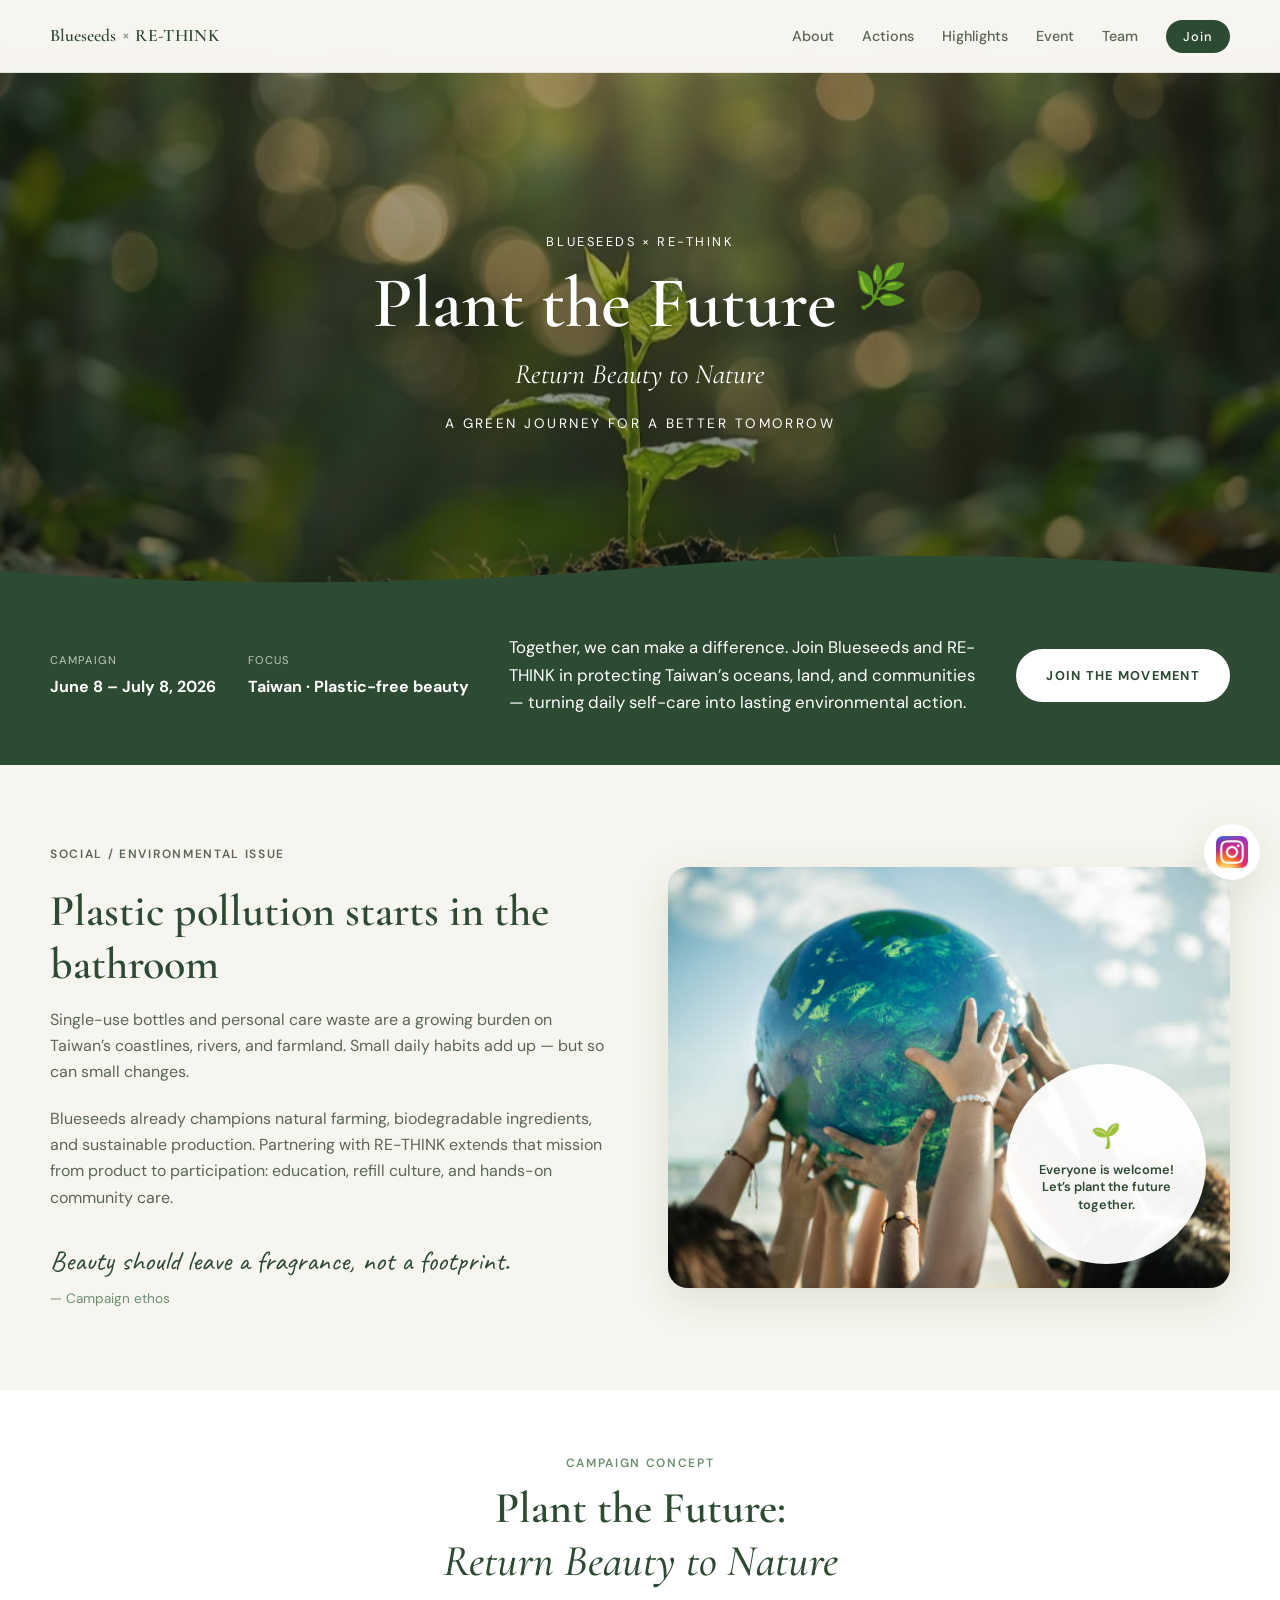
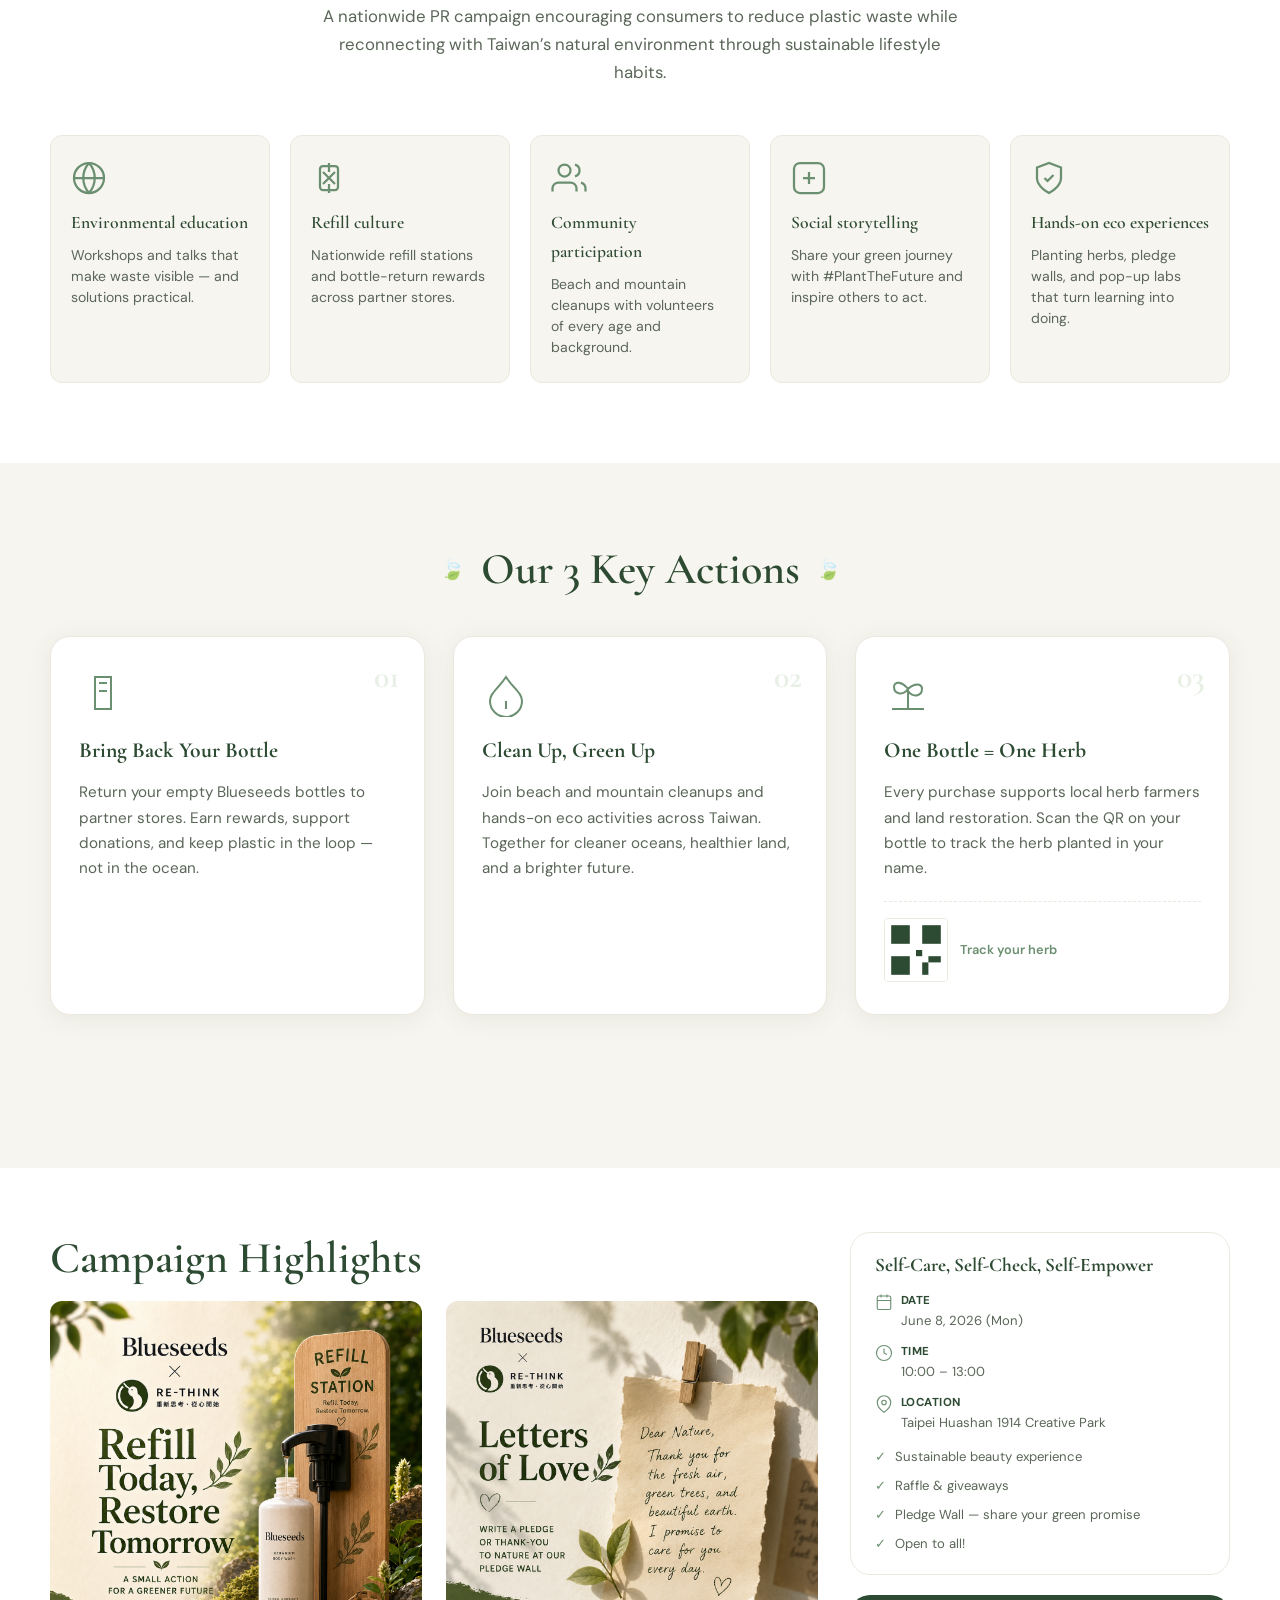
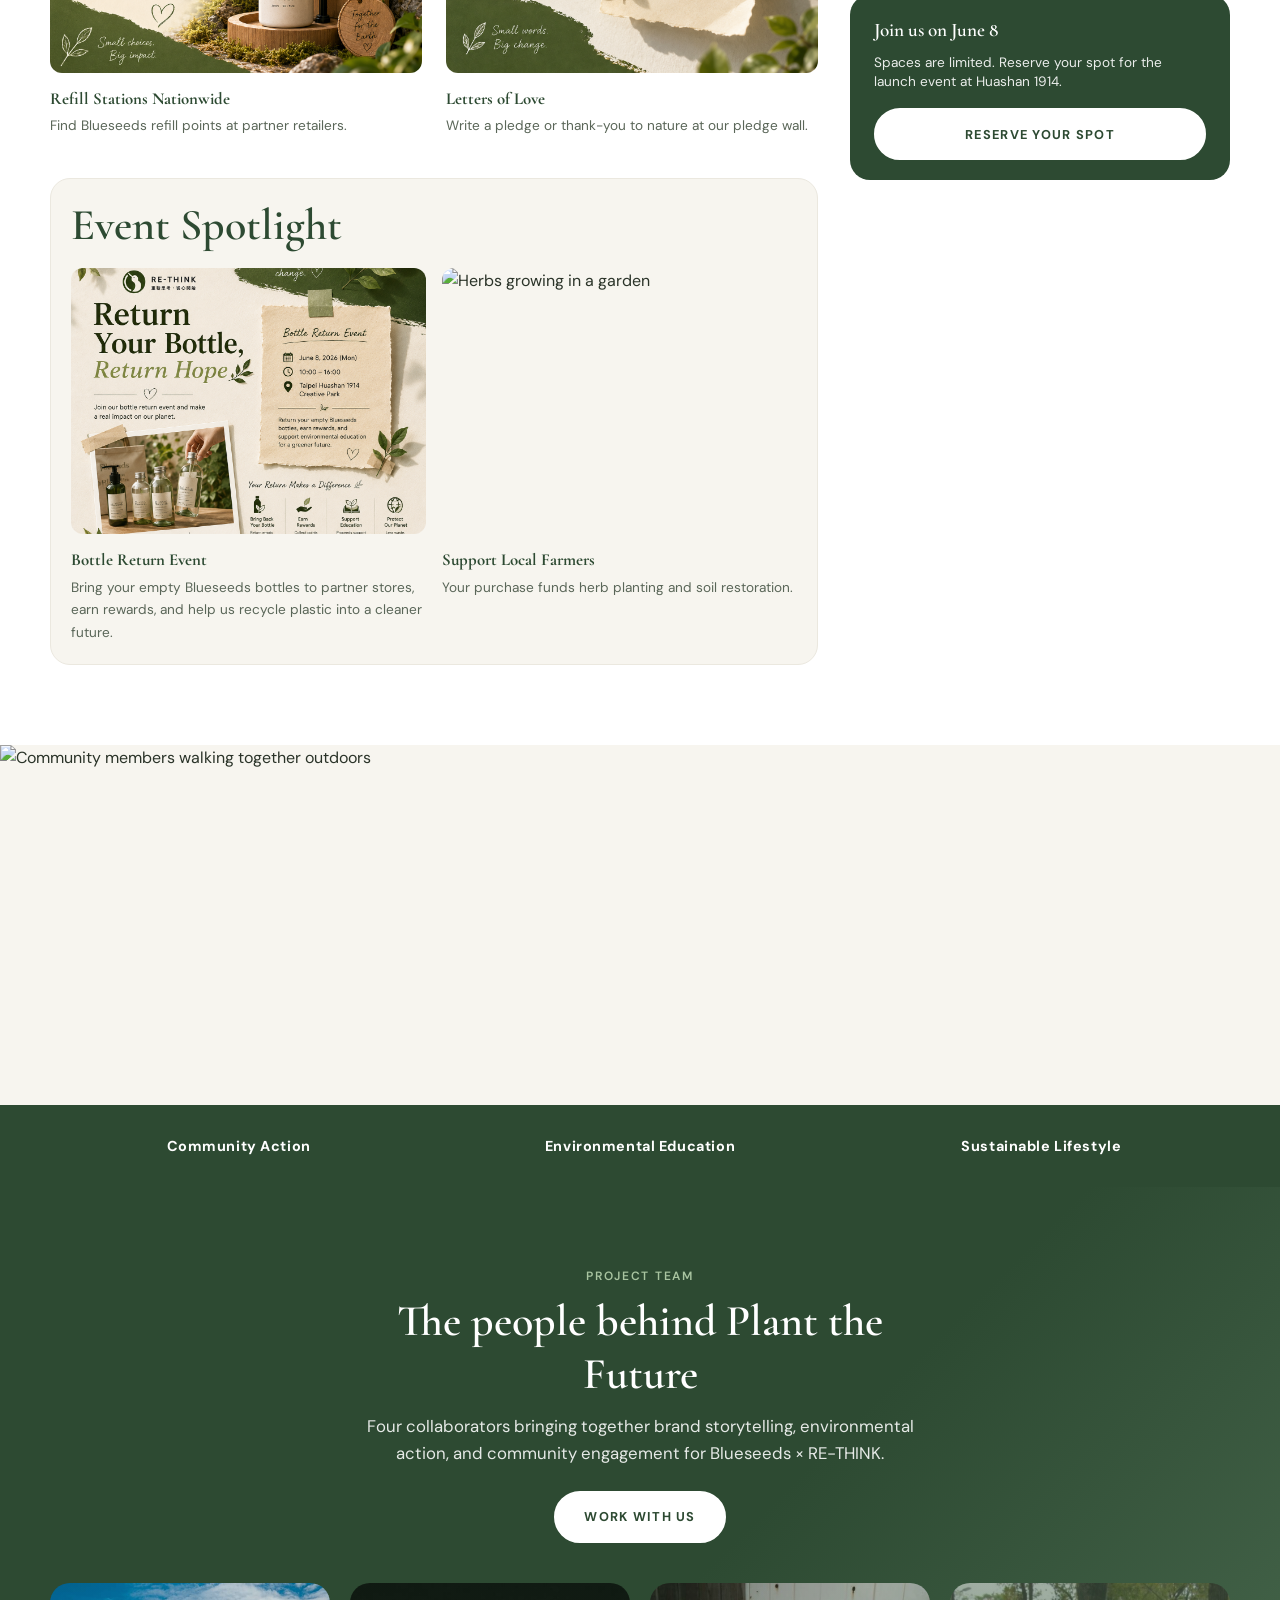
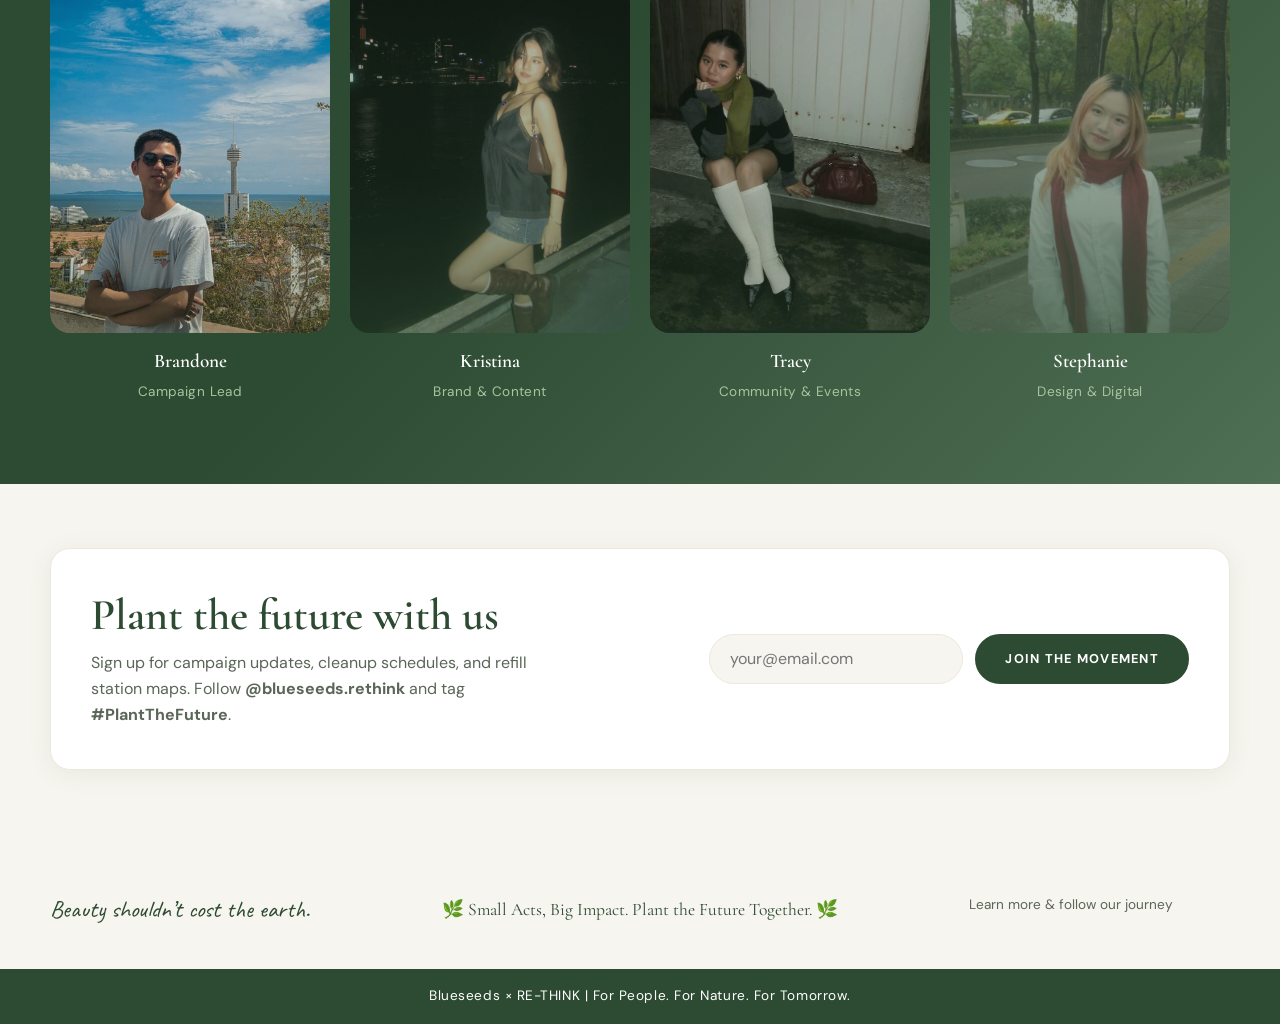
==== hero.html @ a2fa56cf "Update project files and add hero section assets" ====
<!DOCTYPE html>
<html lang="en">
<head>
  <meta charset="UTF-8" />
  <meta name="viewport" content="width=device-width, initial-scale=1.0" />
  <meta name="description" content="Blueseeds × RE-THINK — Plant the Future campaign" />
  <title>Plant the Future | Blueseeds × RE-THINK</title>
  <link rel="icon" href="images/logo.png" type="image/png" />
  <link rel="apple-touch-icon" href="images/logo.png" />
  <link rel="preconnect" href="https://fonts.googleapis.com" />
  <link rel="preconnect" href="https://fonts.gstatic.com" crossorigin />
  <link href="https://fonts.googleapis.com/css2?family=Caveat:wght@500;600&family=Cormorant+Garamond:ital,wght@0,500;0,600;0,700;1,500&family=DM+Sans:ital,opsz,wght@0,9..40,400;0,9..40,500;0,9..40,600;0,9..40,700;1,9..40,400&display=swap" rel="stylesheet" />
  <link rel="stylesheet" href="styles.css" />
</head>
<body>
  <div id="page-transition-overlay" class="page-transition-overlay" aria-hidden="true"></div>
  <script>
    if (sessionStorage.getItem("pageTransition") === "intro-to-site") {
      document.getElementById("page-transition-overlay").classList.add("is-active");
    }
  </script>
  <a class="skip-link" href="#main">Skip to content</a>

  <header class="site-header" id="top">
    <nav class="nav" aria-label="Main">
      <a class="nav__brand" href="#top">
        <span class="nav__brand-text">Blueseeds</span>
        <span class="nav__brand-x" aria-hidden="true">×</span>
        <span class="nav__brand-text nav__brand-text--rethink">RE-THINK</span>
      </a>
      <button class="nav__toggle" type="button" aria-expanded="false" aria-controls="nav-menu" aria-label="Open menu">
        <span></span><span></span><span></span>
      </button>
      <ul class="nav__menu" id="nav-menu">
        <li><a href="#about">About</a></li>
        <li><a href="#actions">Actions</a></li>
        <li><a href="#highlights">Highlights</a></li>
        <li><a href="#event">Event</a></li>
        <li><a href="#team">Team</a></li>
        <li><a class="nav__cta" href="#join">Join</a></li>
      </ul>
    </nav>
  </header>

  <main id="main">
    <!-- Hero -->
    <section class="hero" aria-labelledby="hero-title">
      <div class="hero__visual">
        <img
          src="images/tree.jpg"
          alt="Clear stream flowing over mossy rocks in a Taiwan forest"
          width="1600"
          height="900"
          fetchpriority="high"
        />
        <div class="hero__overlay">
          <p class="hero__eyebrow">Blueseeds × RE-THINK</p>
          <h1 id="hero-title" class="hero__title">
            Plant the Future
            <span class="hero__leaf" aria-hidden="true">🌿</span>
          </h1>
          <p class="hero__tagline">Return Beauty to Nature</p>
          <p class="hero__sub">A green journey for a better tomorrow</p>
        </div>
        <svg class="hero__tear" viewBox="0 0 1440 80" preserveAspectRatio="none" aria-hidden="true">
          <path fill="var(--green-deep)" d="M0,40 Q360,80 720,35 T1440,45 L1440,80 L0,80 Z"/>
        </svg>
      </div>

      <div class="hero__panel">
        <div class="container hero__panel-inner">
          <div class="hero__stats">
            <div>
              <span class="hero__stat-label">Campaign</span>
              <strong>June 8 – July 8, 2026</strong>
            </div>
            <div>
              <span class="hero__stat-label">Focus</span>
              <strong>Taiwan · Plastic-free beauty</strong>
            </div>
          </div>
          <p class="hero__lead">
            Together, we can make a difference. Join Blueseeds and RE-THINK in protecting Taiwan’s
            oceans, land, and communities — turning daily self-care into lasting environmental action.
          </p>
          <a class="btn btn--primary" href="#join">Join the movement</a>
        </div>
      </div>
    </section>

    <!-- Issue & alignment -->
    <section class="issue" id="about" aria-labelledby="issue-title">
      <div class="container issue__grid">
        <div class="issue__copy">
          <p class="section-eyebrow">Social / Environmental Issue</p>
          <h2 id="issue-title" class="section-title">Plastic pollution starts in the bathroom</h2>
          <p>
            Single-use bottles and personal care waste are a growing burden on Taiwan’s coastlines,
            rivers, and farmland. Small daily habits add up — but so can small changes.
          </p>
          <p>
            Blueseeds already champions natural farming, biodegradable ingredients, and
            sustainable production. Partnering with RE-THINK extends that mission from product
            to participation: education, refill culture, and hands-on community care.
          </p>
          <blockquote class="issue__quote">
            <p>Beauty should leave a fragrance, not a footprint.</p>
            <cite>— Campaign ethos</cite>
          </blockquote>
        </div>
        <div class="issue__visual">
          <img
            src="images/earth.jpg"
            width="800"
            height="600"
            loading="lazy"
          />
          <div class="issue__badge">
            <span class="issue__badge-icon" aria-hidden="true">🌱</span>
            <p>Everyone is welcome!<br />Let’s plant the future together.</p>
          </div>
        </div>
      </div>
    </section>

    <!-- Campaign concept -->
    <section class="concept" aria-labelledby="concept-title">
      <div class="container">
        <header class="concept__header">
          <p class="section-eyebrow">Campaign Concept</p>
          <h2 id="concept-title" class="section-title section-title--center">
            Plant the Future:<br />
            <em>Return Beauty to Nature</em>
          </h2>
          <p class="concept__intro">
            A nationwide PR campaign encouraging consumers to reduce plastic waste while
            reconnecting with Taiwan’s natural environment through sustainable lifestyle habits.
          </p>
        </header>
        <ul class="pillars">
          <li class="pillar">
            <span class="pillar__icon" aria-hidden="true">
              <svg viewBox="0 0 24 24" fill="none" stroke="currentColor" stroke-width="1.5"><circle cx="12" cy="12" r="10"/><path d="M2 12h20M12 2a15 15 0 0 1 0 20M12 2a15 15 0 0 0 0 20"/></svg>
            </span>
            <h3>Environmental education</h3>
            <p>Workshops and talks that make waste visible — and solutions practical.</p>
          </li>
          <li class="pillar">
            <span class="pillar__icon" aria-hidden="true">
              <svg viewBox="0 0 24 24" fill="none" stroke="currentColor" stroke-width="1.5"><path d="M12 2v6m0 8v6M8 8l4 4 4-4M8 16l4-4 4 4"/><rect x="6" y="4" width="12" height="16" rx="2"/></svg>
            </span>
            <h3>Refill culture</h3>
            <p>Nationwide refill stations and bottle-return rewards across partner stores.</p>
          </li>
          <li class="pillar">
            <span class="pillar__icon" aria-hidden="true">
              <svg viewBox="0 0 24 24" fill="none" stroke="currentColor" stroke-width="1.5"><path d="M17 21v-2a4 4 0 0 0-4-4H5a4 4 0 0 0-4 4v2"/><circle cx="9" cy="7" r="4"/><path d="M23 21v-2a4 4 0 0 0-3-3.87M16 3.13a4 4 0 0 1 0 7.75"/></svg>
            </span>
            <h3>Community participation</h3>
            <p>Beach and mountain cleanups with volunteers of every age and background.</p>
          </li>
          <li class="pillar">
            <span class="pillar__icon" aria-hidden="true">
              <svg viewBox="0 0 24 24" fill="none" stroke="currentColor" stroke-width="1.5"><rect x="2" y="2" width="20" height="20" rx="4"/><path d="M8 12h8M12 8v8"/></svg>
            </span>
            <h3>Social storytelling</h3>
            <p>Share your green journey with #PlantTheFuture and inspire others to act.</p>
          </li>
          <li class="pillar">
            <span class="pillar__icon" aria-hidden="true">
              <svg viewBox="0 0 24 24" fill="none" stroke="currentColor" stroke-width="1.5"><path d="M12 22s8-4 8-10V5l-8-3-8 3v7c0 6 8 10 8 10z"/><path d="M9 12l2 2 4-4"/></svg>
            </span>
            <h3>Hands-on eco experiences</h3>
            <p>Planting herbs, pledge walls, and pop-up labs that turn learning into doing.</p>
          </li>
        </ul>
      </div>
    </section>

    <!-- 3 Key Actions -->
    <section class="actions" id="actions" aria-labelledby="actions-title">
      <div class="container">
        <header class="actions__header">
          <span class="actions__leaf" aria-hidden="true">🍃</span>
          <h2 id="actions-title" class="section-title section-title--center">Our 3 Key Actions</h2>
          <span class="actions__leaf actions__leaf--right" aria-hidden="true">🍃</span>
        </header>
        <div class="actions__grid">
          <article class="action-card">
            <div class="action-card__icon" aria-hidden="true">
              <svg viewBox="0 0 48 48" fill="none" stroke="currentColor" stroke-width="2"><path d="M16 8h16v32H16z"/><path d="M20 14h8M20 22h8"/></svg>
            </div>
            <span class="action-card__num">01</span>
            <h3>Bring Back Your Bottle</h3>
            <p>
              Return your empty Blueseeds bottles to partner stores. Earn rewards, support
              donations, and keep plastic in the loop — not in the ocean.
            </p>
          </article>
          <article class="action-card">
            <div class="action-card__icon" aria-hidden="true">
              <svg viewBox="0 0 48 48" fill="none" stroke="currentColor" stroke-width="2"><path d="M24 8c-8 12-16 16-16 24a16 16 0 0 0 32 0c0-8-8-12-16-24z"/><path d="M24 32v8"/></svg>
            </div>
            <span class="action-card__num">02</span>
            <h3>Clean Up, Green Up</h3>
            <p>
              Join beach and mountain cleanups and hands-on eco activities across Taiwan.
              Together for cleaner oceans, healthier land, and a brighter future.
            </p>
          </article>
          <article class="action-card">
            <div class="action-card__icon" aria-hidden="true">
              <svg viewBox="0 0 48 48" fill="none" stroke="currentColor" stroke-width="2"><path d="M24 40V20M24 20c-6-8-14-8-14-2s8 10 14 2M24 20c6-6 14-6 14 0s-8 10-14 2"/><path d="M8 40h32"/></svg>
            </div>
            <span class="action-card__num">03</span>
            <h3>One Bottle = One Herb</h3>
            <p>
              Every purchase supports local herb farmers and land restoration. Scan the QR
              on your bottle to track the herb planted in your name.
            </p>
            <div class="action-card__qr" aria-label="QR code placeholder for herb tracking">
              <svg viewBox="0 0 80 80" aria-hidden="true">
                <rect width="80" height="80" fill="#fff"/>
                <rect x="8" y="8" width="24" height="24" fill="#2d4a32"/>
                <rect x="48" y="8" width="24" height="24" fill="#2d4a32"/>
                <rect x="8" y="48" width="24" height="24" fill="#2d4a32"/>
                <rect x="40" y="40" width="8" height="8" fill="#2d4a32"/>
                <rect x="56" y="48" width="16" height="8" fill="#2d4a32"/>
                <rect x="48" y="56" width="8" height="16" fill="#2d4a32"/>
              </svg>
              <span>Track your herb</span>
            </div>
          </article>
        </div>
        <p class="actions__cta-text">Let’s turn daily choices into lasting change.</p>
      </div>
    </section>

    <!-- Highlights + Event -->
    <section class="highlights" id="highlights" aria-labelledby="highlights-title">
      <div class="container highlights__layout">
        <div class="highlights__content">
          <div class="highlights__main">
            <h2 id="highlights-title" class="section-title">Campaign Highlights</h2>
            <div class="highlights__grid highlights__grid--two">
              <figure class="highlight">
                <img src="images/refill.png" alt="Refill station with natural products" width="400" height="400" loading="lazy" />
                <figcaption>
                  <strong>Refill Stations Nationwide</strong>
                  <span>Find Blueseeds refill points at partner retailers.</span>
                </figcaption>
              </figure>
              <figure class="highlight">
                <img src="images/letter.png" alt="Handwritten note on paper" width="400" height="400" loading="lazy" />
                <figcaption>
                  <strong>Letters of Love</strong>
                  <span>Write a pledge or thank-you to nature at our pledge wall.</span>
                </figcaption>
              </figure>
            </div>
          </div>

          <aside class="event-spotlight" id="event" aria-labelledby="event-spotlight-title">
            <h2 id="event-spotlight-title" class="section-title">Event Spotlight</h2>
            <div class="event-spotlight__grid">
              <figure class="highlight">
                <img src="images/botol.png" alt="Blueseeds bottle return at a partner store" width="400" height="400" loading="lazy" />
                <figcaption>
                  <strong>Bottle Return Event</strong>
                  <span>Bring your empty Blueseeds bottles to partner stores, earn rewards, and help us recycle plastic into a cleaner future.</span>
                </figcaption>
              </figure>
              <figure class="highlight">
                <img src="https://images.unsplash.com/photo-1416879595882-3373a0480b5b?w=400&q=80" alt="Herbs growing in a garden" width="400" height="400" loading="lazy" />
                <figcaption>
                  <strong>Support Local Farmers</strong>
                  <span>Your purchase funds herb planting and soil restoration.</span>
                </figcaption>
              </figure>
            </div>
          </aside>
        </div>

        <div class="highlights__aside">
          <aside class="event-details" aria-labelledby="event-title">
            <h3 id="event-title">Self-Care, Self-Check, Self-Empower</h3>
            <div class="event-details__body">
              <ul class="event-details__meta">
                <li>
                  <svg viewBox="0 0 24 24" fill="none" stroke="currentColor" stroke-width="1.5" aria-hidden="true"><rect x="3" y="4" width="18" height="18" rx="2"/><path d="M16 2v4M8 2v4M3 10h18"/></svg>
                  <span><strong>Date</strong> June 8, 2026 (Mon)</span>
                </li>
                <li>
                  <svg viewBox="0 0 24 24" fill="none" stroke="currentColor" stroke-width="1.5" aria-hidden="true"><circle cx="12" cy="12" r="10"/><path d="M12 6v6l4 2"/></svg>
                  <span><strong>Time</strong> 10:00 – 13:00</span>
                </li>
                <li>
                  <svg viewBox="0 0 24 24" fill="none" stroke="currentColor" stroke-width="1.5" aria-hidden="true"><path d="M21 10c0 7-9 13-9 13s-9-6-9-13a9 9 0 0 1 18 0z"/><circle cx="12" cy="10" r="3"/></svg>
                  <span><strong>Location</strong> Taipei Huashan 1914 Creative Park</span>
                </li>
              </ul>
              <ul class="event-details__checks">
                <li>Sustainable beauty experience</li>
                <li>Raffle &amp; giveaways</li>
                <li>Pledge Wall — share your green promise</li>
                <li>Open to all!</li>
              </ul>
            </div>
          </aside>

          <aside class="event-reserve" aria-labelledby="event-reserve-title">
            <div class="event-reserve__content">
              <h3 id="event-reserve-title" class="event-reserve__title">Join us on June 8</h3>
              <p class="event-reserve__text">Spaces are limited. Reserve your spot for the launch event at Huashan 1914.</p>
            </div>
            <a class="btn btn--primary" href="#join">Reserve your spot</a>
          </aside>
        </div>
      </div>
    </section>

    <!-- Together CTA -->
    <section class="together" aria-labelledby="together-title">
      <div class="together__visual">
        <img
          src="https://images.unsplash.com/photo-1529156069898-49953e39b3ac?w=1400&q=80"
          alt="Community members walking together outdoors"
          width="1400"
          height="500"
          loading="lazy"
        />
        <div class="together__overlay">
          <h2 id="together-title" class="together__headline">Together, we can make a difference</h2>
          <p>Join Blueseeds × RE-THINK in protecting our beautiful Taiwan.</p>
        </div>
      </div>
      <div class="together__footer-pillars">
        <div class="container together__pillars">
          <div>
            <strong>Community Action</strong>
          </div>
          <div>
            <strong>Environmental Education</strong>
          </div>
          <div>
            <strong>Sustainable Lifestyle</strong>
          </div>
        </div>
      </div>
    </section>

    <!-- Team -->
    <section class="team" id="team" aria-labelledby="team-title">
      <div class="container team__inner">
        <div class="team__header">
          <p class="section-eyebrow">Project Team</p>
          <h2 id="team-title" class="section-title">The people behind Plant the Future</h2>
          <p class="team__intro">
            Four collaborators bringing together brand storytelling, environmental action, and community engagement for Blueseeds × RE-THINK.
          </p>
          <a class="btn btn--primary" href="#join">Work with us</a>
        </div>
        <ul class="team__grid">
          <li class="team__member">
            <div class="team__photo">
              <img src="images/brandone.jpg" alt="Brandone" width="400" height="500" loading="lazy" />
              <div class="team__overlay" aria-hidden="true"></div>
            </div>
            <div class="team__info">
              <h3>Brandone</h3>
              <p>Campaign Lead</p>
            </div>
          </li>
          <li class="team__member">
            <div class="team__photo">
              <img src="images/kristina.jpg" alt="Kristina" width="400" height="500" loading="lazy" />
              <div class="team__overlay" aria-hidden="true"></div>
            </div>
            <div class="team__info">
              <h3>Kristina</h3>
              <p>Brand &amp; Content</p>
            </div>
          </li>
          <li class="team__member">
            <div class="team__photo">
              <img src="images/tracy.jpg" alt="Tracy" width="400" height="500" loading="lazy" />
              <div class="team__overlay" aria-hidden="true"></div>
            </div>
            <div class="team__info">
              <h3>Tracy</h3>
              <p>Community &amp; Events</p>
            </div>
          </li>
          <li class="team__member">
            <div class="team__photo">
              <img src="images/stephanie.jpg" alt="Stephanie" width="400" height="500" loading="lazy" />
              <div class="team__overlay" aria-hidden="true"></div>
            </div>
            <div class="team__info">
              <h3>Stephanie</h3>
              <p>Design &amp; Digital</p>
            </div>
          </li>
        </ul>
      </div>
    </section>

    <!-- Join -->
    <section class="join" id="join" aria-labelledby="join-title">
      <div class="container join__inner">
        <div class="join__copy">
          <h2 id="join-title" class="section-title">Plant the future with us</h2>
          <p>
            Sign up for campaign updates, cleanup schedules, and refill station maps.
            Follow <strong>@blueseeds.rethink</strong> and tag <strong>#PlantTheFuture</strong>.
          </p>
        </div>
        <form class="join__form" action="#" method="post">
          <label class="sr-only" for="email">Email</label>
          <input type="email" id="email" name="email" placeholder="your@email.com" required autocomplete="email" />
          <button class="btn btn--primary" type="submit">Join the movement</button>
        </form>
      </div>
    </section>
  </main>

  <footer class="site-footer">
    <div class="container site-footer__upper">
      <p class="site-footer__quote">Beauty shouldn’t cost the earth.</p>
      <p class="site-footer__slogan">
        <span aria-hidden="true">🌿</span>
        Small Acts, Big Impact. Plant the Future Together.
        <span aria-hidden="true">🌿</span>
      </p>
      <div class="site-footer__social">
        <p>Learn more &amp; follow our journey</p>
      </div>
    </div>
    <div class="site-footer__bar">
      <p>Blueseeds × RE-THINK | For People. For Nature. For Tomorrow.</p>
    </div>
  </footer>

  <div class="lightbox" id="lightbox" hidden aria-hidden="true" role="dialog" aria-modal="true" aria-labelledby="lightbox-caption">
    <button class="lightbox__backdrop" type="button" aria-label="Close image preview" data-lightbox-close></button>
    <div class="lightbox__dialog">
      <button class="lightbox__close" type="button" aria-label="Close" data-lightbox-close>&times;</button>
      <img class="lightbox__img" src="" alt="" />
      <p class="lightbox__caption" id="lightbox-caption"></p>
    </div>
  </div>

  <a
    class="instagram-float"
    href="https://www.instagram.com/blueseeds.rethink?igsh=dG1nYXVlamhiNjkw"
    target="_blank"
    rel="noopener noreferrer"
    aria-label="Follow Blueseeds × RE-THINK on Instagram"
  >
    <img src="images/ig.png" alt="" width="52" height="52" />
  </a>

  <script src="script.js"></script>
</body>
</html>
---- styles.css ----
/* Plant the Future — Blueseeds × RE-THINK */

:root {
  --cream: #f7f5ef;
  --cream-dark: #ebe8df;
  --green-deep: #2d4a32;
  --green-mid: #3d5c44;
  --green-sage: #6b8f71;
  --green-light: #a8c4a0;
  --green-pale: #e8f0e6;
  --text: #2a3328;
  --text-muted: #5a6658;
  --white: #ffffff;
  --shadow: 0 4px 24px rgba(45, 74, 50, 0.08);
  --shadow-lg: 0 12px 40px rgba(45, 74, 50, 0.12);
  --radius: 12px;
  --radius-lg: 20px;
  --font-serif: "Cormorant Garamond", Georgia, serif;
  --font-sans: "DM Sans", system-ui, sans-serif;
  --font-script: "Caveat", cursive;
  --max-width: 1180px;
  --header-h: 72px;
  --ease-out: cubic-bezier(0.22, 1, 0.36, 1);
  --reveal-duration: 0.75s;
}

*,
*::before,
*::after {
  box-sizing: border-box;
}

html {
  scroll-behavior: smooth;
}

body {
  margin: 0;
  font-family: var(--font-sans);
  font-size: 1rem;
  line-height: 1.65;
  color: var(--text);
  background: var(--cream);
  -webkit-font-smoothing: antialiased;
}

img {
  max-width: 100%;
  height: auto;
  display: block;
}

a {
  color: var(--green-deep);
  text-decoration-thickness: 1px;
  text-underline-offset: 3px;
}

a:hover {
  color: var(--green-mid);
}

.sr-only {
  position: absolute;
  width: 1px;
  height: 1px;
  padding: 0;
  margin: -1px;
  overflow: hidden;
  clip: rect(0, 0, 0, 0);
  white-space: nowrap;
  border: 0;
}

.skip-link {
  position: absolute;
  top: -100px;
  left: 1rem;
  z-index: 9999;
  padding: 0.5rem 1rem;
  background: var(--green-deep);
  color: var(--white);
  border-radius: 4px;
}

.skip-link:focus {
  top: 1rem;
}

.container {
  width: min(100% - 2.5rem, var(--max-width));
  margin-inline: auto;
}

/* Typography */
.section-eyebrow {
  font-size: 0.75rem;
  font-weight: 600;
  letter-spacing: 0.14em;
  text-transform: uppercase;
  color: var(--green-sage);
  margin: 0 0 0.5rem;
}

.section-title {
  font-family: var(--font-serif);
  font-size: clamp(2rem, 4vw, 2.75rem);
  font-weight: 600;
  line-height: 1.2;
  color: var(--green-deep);
  margin: 0 0 1rem;
}

.section-title--center {
  text-align: center;
}

.section-title em {
  font-style: italic;
  font-weight: 500;
}

/* Buttons */
.btn {
  display: inline-flex;
  align-items: center;
  justify-content: center;
  padding: 0.85rem 1.75rem;
  font-family: var(--font-sans);
  font-size: 0.8rem;
  font-weight: 700;
  letter-spacing: 0.1em;
  text-transform: uppercase;
  text-decoration: none;
  border-radius: 999px;
  border: 2px solid transparent;
  cursor: pointer;
  transition: background 0.2s, color 0.2s, transform 0.15s, box-shadow 0.2s;
}

.btn--primary {
  background: var(--green-deep);
  color: var(--white);
  border-color: var(--green-deep);
}

.btn--primary:hover {
  background: var(--green-mid);
  border-color: var(--green-mid);
  color: var(--white);
  transform: translateY(-1px);
  box-shadow: var(--shadow);
}

.btn--outline {
  background: transparent;
  color: var(--green-deep);
  border-color: var(--green-deep);
  width: 100%;
}

.btn--outline:hover {
  background: var(--green-deep);
  color: var(--white);
}

/* Header */
.site-header {
  position: fixed;
  top: 0;
  left: 0;
  right: 0;
  z-index: 100;
  background: rgba(247, 245, 239, 0.92);
  backdrop-filter: blur(12px);
  border-bottom: 1px solid rgba(45, 74, 50, 0.08);
}

.nav {
  display: flex;
  align-items: center;
  justify-content: space-between;
  height: var(--header-h);
  width: min(100% - 2rem, var(--max-width));
  margin-inline: auto;
}

.nav__brand {
  display: flex;
  align-items: center;
  gap: 0.35rem;
  text-decoration: none;
  font-family: var(--font-serif);
  font-size: 1.1rem;
  font-weight: 600;
  color: var(--green-deep);
}

.nav__brand-x {
  font-size: 0.85rem;
  opacity: 0.5;
  font-family: var(--font-sans);
}

.nav__brand-text--rethink {
  letter-spacing: 0.02em;
}

.nav__menu {
  display: flex;
  align-items: center;
  gap: 1.75rem;
  list-style: none;
  margin: 0;
  padding: 0;
}

.nav__menu a {
  font-size: 0.9rem;
  font-weight: 500;
  text-decoration: none;
  color: var(--text-muted);
}

.nav__menu a:hover {
  color: var(--green-deep);
}

.nav__menu a.is-active {
  color: var(--green-deep);
  font-weight: 600;
}

.nav__cta {
  padding: 0.5rem 1.1rem !important;
  background: var(--green-deep) !important;
  color: var(--white) !important;
  border-radius: 999px;
  font-size: 0.8rem !important;
  letter-spacing: 0.06em;
}

.nav__cta:hover {
  background: var(--green-mid) !important;
  color: var(--white) !important;
}

.nav__toggle {
  display: none;
  flex-direction: column;
  gap: 5px;
  padding: 8px;
  background: none;
  border: none;
  cursor: pointer;
}

.nav__toggle span {
  display: block;
  width: 22px;
  height: 2px;
  background: var(--green-deep);
  border-radius: 1px;
  transition: transform 0.2s, opacity 0.2s;
}

/* Hero */
.hero {
  padding-top: var(--header-h);
}

.hero--fullscreen {
  position: relative;
  height: 100vh;
  min-height: 100vh;
  padding-top: 0;
  overflow: hidden;
  background: var(--green-deep);
}

.hero__video-full {
  position: absolute;
  inset: 0;
  width: 100%;
  height: 100%;
  object-fit: cover;
  object-position: center;
}

.hero__enter {
  position: absolute;
  left: 50%;
  bottom: 22%;
  z-index: 2;
  transform: translateX(-50%) translateY(16px);
  background: var(--white);
  color: var(--green-deep);
  border-color: var(--white);
  box-shadow: var(--shadow-lg);
  opacity: 0;
  visibility: hidden;
  pointer-events: none;
  transition:
    opacity 0.6s var(--ease-out),
    visibility 0.6s var(--ease-out),
    transform 0.6s var(--ease-out),
    background 0.2s,
    box-shadow 0.2s;
}

.hero__enter.is-visible {
  opacity: 1;
  visibility: visible;
  pointer-events: auto;
  transform: translateX(-50%) translateY(0);
}

.hero__enter:hover {
  background: var(--green-pale);
  border-color: var(--green-pale);
  color: var(--green-deep);
}

.hero__visual {
  position: relative;
  min-height: 58vh;
  max-height: 720px;
  overflow: hidden;
}

.hero__visual img {
  width: 100%;
  height: 58vh;
  max-height: 720px;
  object-fit: cover;
  object-position: center 40%;
}

.hero__overlay {
  position: absolute;
  inset: 0;
  display: flex;
  flex-direction: column;
  align-items: center;
  justify-content: center;
  text-align: center;
  padding: 2rem;
  background: linear-gradient(
    to bottom,
    rgba(20, 35, 25, 0.35) 0%,
    rgba(20, 35, 25, 0.55) 100%
  );
  color: var(--white);
}

.hero__eyebrow {
  font-size: 0.8rem;
  letter-spacing: 0.2em;
  text-transform: uppercase;
  margin: 0 0 0.75rem;
  opacity: 0.9;
}

.hero__title {
  font-family: var(--font-serif);
  font-size: clamp(2.75rem, 7vw, 4.5rem);
  font-weight: 600;
  margin: 0;
  line-height: 1.1;
  text-shadow: 0 2px 20px rgba(0, 0, 0, 0.2);
}

.hero__leaf {
  display: inline-block;
  font-size: 0.6em;
  vertical-align: super;
}

.hero__tagline {
  font-family: var(--font-serif);
  font-size: clamp(1.25rem, 3vw, 1.75rem);
  font-style: italic;
  margin: 0.5rem 0 0;
  opacity: 0.95;
}

.hero__sub {
  font-size: 0.85rem;
  letter-spacing: 0.18em;
  text-transform: uppercase;
  margin: 1rem 0 0;
  opacity: 0.85;
}

.hero__tear {
  position: absolute;
  bottom: -1px;
  left: 0;
  width: 100%;
  height: 48px;
}

.hero__panel {
  background: var(--green-deep);
  color: var(--white);
  padding: 2.5rem 0 3rem;
}

.hero__panel-inner {
  display: flex;
  flex-wrap: wrap;
  align-items: center;
  gap: 1.5rem 2.5rem;
}

.hero__stats {
  display: flex;
  flex-wrap: wrap;
  gap: 2rem;
}

.hero__stat-label {
  display: block;
  font-size: 0.7rem;
  letter-spacing: 0.12em;
  text-transform: uppercase;
  opacity: 0.7;
  margin-bottom: 0.25rem;
}

.hero__stats strong {
  font-size: 1rem;
}

.hero__lead {
  flex: 1;
  min-width: 240px;
  margin: 0;
  max-width: 52ch;
  opacity: 0.92;
  font-size: 1.05rem;
}

.hero__panel .btn--primary {
  background: var(--white);
  color: var(--green-deep);
  border-color: var(--white);
  flex-shrink: 0;
}

.hero__panel .btn--primary:hover {
  background: var(--green-pale);
  border-color: var(--green-pale);
  color: var(--green-deep);
}

/* Issue */
.issue {
  padding: 5rem 0;
}

.issue__grid {
  display: grid;
  grid-template-columns: 1fr 1fr;
  gap: 3.5rem;
  align-items: center;
}

.issue__copy p {
  color: var(--text-muted);
  margin: 0 0 1.25rem;
}

.issue__quote {
  margin: 2rem 0 0;
  padding: 0;
  border: none;
}

.issue__quote p {
  font-family: var(--font-script);
  font-size: 1.75rem;
  color: var(--green-deep);
  margin: 0;
  line-height: 1.3;
}

.issue__quote cite {
  font-size: 0.85rem;
  font-style: normal;
  color: var(--green-sage);
  margin-top: 0.5rem;
  display: block;
}

.issue__visual {
  position: relative;
  border-radius: var(--radius-lg);
  overflow: hidden;
  box-shadow: var(--shadow-lg);
}

.issue__visual img {
  width: 100%;
  aspect-ratio: 4 / 3;
  object-fit: cover;
}

.issue__badge {
  position: absolute;
  bottom: 1.5rem;
  right: 1.5rem;
  width: min(200px, 45%);
  padding: 1.25rem;
  background: rgba(255, 255, 255, 0.95);
  border-radius: 50%;
  aspect-ratio: 1;
  display: flex;
  flex-direction: column;
  align-items: center;
  justify-content: center;
  text-align: center;
  box-shadow: var(--shadow);
}

.issue__badge-icon {
  font-size: 1.5rem;
}

.issue__badge p {
  margin: 0.35rem 0 0;
  font-size: 0.8rem;
  font-weight: 600;
  line-height: 1.35;
  color: var(--green-deep);
}

/* Concept */
.concept {
  padding: 4rem 0 5rem;
  background: var(--white);
}

.concept__header {
  text-align: center;
  max-width: 640px;
  margin: 0 auto 3rem;
}

.concept__intro {
  color: var(--text-muted);
  margin: 0;
  font-size: 1.05rem;
}

.pillars {
  display: grid;
  grid-template-columns: repeat(5, 1fr);
  gap: 1.25rem;
  list-style: none;
  margin: 0;
  padding: 0;
}

.pillar {
  padding: 1.5rem 1.25rem;
  background: var(--cream);
  border-radius: var(--radius);
  border: 1px solid var(--cream-dark);
  transition: transform 0.2s, box-shadow 0.2s;
}

.pillar:hover {
  transform: translateY(-3px);
  box-shadow: var(--shadow);
}

.pillar__icon {
  display: flex;
  width: 36px;
  height: 36px;
  color: var(--green-sage);
  margin-bottom: 0.75rem;
}

.pillar__icon svg {
  width: 100%;
  height: 100%;
}

.pillar h3 {
  font-family: var(--font-serif);
  font-size: 1.1rem;
  font-weight: 600;
  color: var(--green-deep);
  margin: 0 0 0.5rem;
}

.pillar p {
  margin: 0;
  font-size: 0.88rem;
  color: var(--text-muted);
  line-height: 1.5;
}

/* Actions */
.actions {
  padding: 5rem 0;
}

.actions__header {
  display: flex;
  align-items: center;
  justify-content: center;
  gap: 1rem;
  margin-bottom: 2.5rem;
}

.actions__header .section-title {
  margin: 0;
}

.actions__leaf {
  font-size: 1.25rem;
  opacity: 0.7;
}

.actions__grid {
  display: grid;
  grid-template-columns: repeat(3, 1fr);
  gap: 1.75rem;
}

.action-card {
  background: var(--white);
  border-radius: var(--radius-lg);
  padding: 2rem 1.75rem;
  border: 1px solid var(--cream-dark);
  box-shadow: var(--shadow);
  position: relative;
}

.action-card__icon {
  width: 48px;
  height: 48px;
  color: var(--green-sage);
  margin-bottom: 1rem;
}

.action-card__icon svg {
  width: 100%;
  height: 100%;
}

.action-card__num {
  position: absolute;
  top: 1.5rem;
  right: 1.5rem;
  font-family: var(--font-serif);
  font-size: 2rem;
  font-weight: 700;
  color: var(--green-pale);
  line-height: 1;
}

.action-card h3 {
  font-family: var(--font-serif);
  font-size: 1.35rem;
  color: var(--green-deep);
  margin: 0 0 0.75rem;
}

.action-card p {
  margin: 0;
  font-size: 0.95rem;
  color: var(--text-muted);
}

.action-card__qr {
  margin-top: 1.25rem;
  display: flex;
  align-items: center;
  gap: 0.75rem;
  padding-top: 1rem;
  border-top: 1px dashed var(--cream-dark);
}

.action-card__qr svg {
  width: 64px;
  height: 64px;
  border: 1px solid var(--cream-dark);
  border-radius: 4px;
}

.action-card__qr span {
  font-size: 0.8rem;
  font-weight: 600;
  color: var(--green-sage);
}

.actions__cta-text {
  text-align: center;
  margin: 2.5rem 0 0;
  font-family: var(--font-serif);
  font-size: 1.25rem;
  font-style: italic;
  color: var(--green-deep);
}

/* Highlights */
.highlights {
  padding: 4rem 0 5rem;
  background: var(--white);
}

.highlights__layout {
  display: grid;
  grid-template-columns: 1fr minmax(300px, 380px);
  gap: 2rem;
  align-items: start;
}

.highlights__content {
  display: flex;
  flex-direction: column;
  gap: 2.5rem;
  min-width: 0;
}

.highlights__content .section-title {
  margin-bottom: 1rem;
}

.highlights__aside {
  display: flex;
  flex-direction: column;
  gap: 1.25rem;
  position: sticky;
  top: calc(var(--header-h) + 1.5rem);
}

.highlights__grid {
  display: grid;
  grid-template-columns: repeat(2, 1fr);
  gap: 1.5rem;
}

.highlights__grid--two {
  max-width: 100%;
}

.event-spotlight__grid {
  display: grid;
  grid-template-columns: 1fr 1fr;
  gap: 1rem;
  margin-bottom: 0;
}

.event-spotlight__grid .highlight img {
  aspect-ratio: 4 / 3;
}

.highlight {
  margin: 0;
}

.highlight img {
  width: 100%;
  aspect-ratio: 1;
  object-fit: cover;
  border-radius: var(--radius);
  cursor: zoom-in;
  transition: opacity 0.2s ease, transform 0.2s var(--ease-out);
}

.highlight img:hover {
  opacity: 0.92;
  transform: scale(1.02);
}

.highlight figcaption {
  margin-top: 0.75rem;
  display: flex;
  flex-direction: column;
  gap: 0.2rem;
}

.highlight strong {
  font-family: var(--font-serif);
  font-size: 1.05rem;
  color: var(--green-deep);
}

.highlight span {
  font-size: 0.85rem;
  color: var(--text-muted);
}

.event-spotlight {
  background: var(--cream);
  border: 1px solid var(--cream-dark);
  border-radius: var(--radius-lg);
  padding: 1.25rem;
}

.event-reserve {
  display: flex;
  flex-direction: column;
  align-items: stretch;
  gap: 1rem;
  background: var(--green-deep);
  color: var(--white);
  border-radius: var(--radius-lg);
  padding: 1.25rem 1.5rem;
  text-align: left;
}

.event-reserve__content {
  flex: 1;
  min-width: 0;
}

.event-reserve__title {
  font-family: var(--font-serif);
  font-size: 1.2rem;
  font-weight: 600;
  margin: 0 0 0.35rem;
  color: var(--white);
}

.event-reserve__text {
  margin: 0;
  font-size: 0.85rem;
  line-height: 1.45;
  opacity: 0.9;
}

.event-reserve .btn--primary {
  width: 100%;
  background: var(--white);
  color: var(--green-deep);
  border-color: var(--white);
}

.event-reserve .btn--primary:hover {
  background: var(--green-pale);
  border-color: var(--green-pale);
  color: var(--green-deep);
}

.event-details {
  background: var(--white);
  border: 1px solid var(--cream-dark);
  border-radius: var(--radius-lg);
  padding: 1.25rem 1.5rem;
}

.event-details h3 {
  font-family: var(--font-serif);
  font-size: 1.2rem;
  color: var(--green-deep);
  margin: 0 0 0.85rem;
  text-align: left;
  line-height: 1.3;
}

.event-details__body {
  display: flex;
  flex-direction: column;
  gap: 0.75rem;
}

.event-details__meta {
  list-style: none;
  margin: 0;
  padding: 0;
  display: flex;
  flex-direction: column;
  gap: 0.65rem;
}

.event-details__meta li {
  display: flex;
  align-items: flex-start;
  gap: 0.5rem;
  margin: 0;
  font-size: 0.82rem;
  color: var(--text-muted);
}

.event-details__meta svg {
  width: 18px;
  height: 18px;
  flex-shrink: 0;
  color: var(--green-sage);
  margin-top: 2px;
}

.event-details__meta strong {
  color: var(--green-deep);
  display: block;
  font-size: 0.72rem;
  letter-spacing: 0.04em;
  text-transform: uppercase;
}

.event-details__checks {
  list-style: none;
  margin: 0;
  padding: 0;
  display: flex;
  flex-direction: column;
  gap: 0.45rem;
}

.event-details__checks li {
  position: relative;
  padding-left: 1.25rem;
  margin: 0;
  font-size: 0.82rem;
  color: var(--text-muted);
}

.event-details__checks li::before {
  content: "✓";
  position: absolute;
  left: 0;
  color: var(--green-sage);
  font-weight: 700;
}

/* Together */
.together__visual {
  position: relative;
  min-height: 320px;
  overflow: hidden;
}

.together__visual img {
  width: 100%;
  height: 360px;
  object-fit: cover;
  object-position: center 30%;
}

.together__overlay {
  position: absolute;
  inset: 0;
  display: flex;
  flex-direction: column;
  align-items: center;
  justify-content: center;
  text-align: center;
  padding: 2rem;
  background: rgba(45, 74, 50, 0.72);
  color: var(--white);
}

.together__headline {
  font-family: var(--font-serif);
  font-size: clamp(1.75rem, 4vw, 2.5rem);
  font-weight: 600;
  margin: 0 0 0.5rem;
  max-width: 16ch;
  line-height: 1.2;
  text-transform: uppercase;
  letter-spacing: 0.04em;
}

.together__overlay p {
  margin: 0;
  opacity: 0.9;
  font-size: 1.05rem;
}

.together__footer-pillars {
  background: var(--green-deep);
  color: var(--white);
  padding: 1.75rem 0;
}

.together__pillars {
  display: grid;
  grid-template-columns: repeat(3, 1fr);
  gap: 1.5rem;
  text-align: center;
}

.together__pillars span {
  display: block;
  font-size: 1.5rem;
  margin-bottom: 0.35rem;
}

.together__pillars strong {
  font-size: 0.9rem;
  letter-spacing: 0.04em;
}

/* Join */
/* Team */
.team {
  position: relative;
  padding: 5rem 0;
  background: var(--green-deep);
  overflow: hidden;
}

.team::before {
  content: "";
  position: absolute;
  inset: 0;
  background: linear-gradient(
    135deg,
    rgba(45, 74, 50, 0.92) 0%,
    rgba(45, 74, 50, 0.75) 50%,
    rgba(107, 143, 113, 0.55) 100%
  );
  pointer-events: none;
}

.team__inner {
  position: relative;
  z-index: 1;
}

.team__header {
  text-align: center;
  max-width: 36rem;
  margin: 0 auto 2.5rem;
}

.team__header .section-eyebrow {
  color: var(--green-light);
}

.team__header .section-title {
  color: var(--white);
  margin-bottom: 0.75rem;
}

.team__intro {
  margin: 0 0 1.5rem;
  color: rgba(255, 255, 255, 0.88);
  font-size: 1.05rem;
  line-height: 1.6;
}

.team__header .btn--primary {
  background: var(--white);
  color: var(--green-deep);
  border-color: var(--white);
}

.team__header .btn--primary:hover {
  background: var(--green-pale);
  border-color: var(--green-pale);
  color: var(--green-deep);
}

.team__grid {
  display: grid;
  grid-template-columns: repeat(4, 1fr);
  gap: 1.25rem;
  list-style: none;
  margin: 0;
  padding: 0;
}

.team__member {
  display: flex;
  flex-direction: column;
  gap: 0.85rem;
}

.team__photo {
  position: relative;
  border-radius: var(--radius-lg);
  overflow: hidden;
  aspect-ratio: 4 / 5;
}

.team__photo img {
  width: 100%;
  height: 100%;
  object-fit: cover;
  display: block;
  cursor: zoom-in;
  transition: transform 0.4s ease, opacity 0.4s ease;
}

.team__overlay {
  position: absolute;
  inset: 0;
  background: linear-gradient(
    to top,
    rgba(45, 74, 50, 0.85) 0%,
    rgba(45, 74, 50, 0.35) 45%,
    rgba(45, 74, 50, 0.15) 100%
  );
  transition: opacity 0.4s ease;
}

.team__member:nth-child(1) .team__photo img {
  opacity: 1;
}

.team__member:nth-child(2) .team__photo img {
  opacity: 0.72;
}

.team__member:nth-child(3) .team__photo img {
  opacity: 0.88;
}

.team__member:nth-child(4) .team__photo img {
  opacity: 0.6;
}

.team__member:nth-child(1) .team__overlay {
  opacity: 0.35;
}

.team__member:nth-child(2) .team__overlay {
  opacity: 0.65;
}

.team__member:nth-child(3) .team__overlay {
  opacity: 0.45;
}

.team__member:nth-child(4) .team__overlay {
  opacity: 0.75;
}

.team__member:hover .team__photo img,
.team__member:focus-within .team__photo img {
  opacity: 1;
  transform: scale(1.03);
}

.team__member:hover .team__overlay,
.team__member:focus-within .team__overlay {
  opacity: 0.2;
}

.team__info {
  text-align: center;
}

.team__info h3 {
  font-family: var(--font-serif);
  font-size: 1.2rem;
  font-weight: 600;
  color: var(--white);
  margin: 0 0 0.2rem;
}

.team__info p {
  margin: 0;
  font-size: 0.85rem;
  color: var(--green-light);
  letter-spacing: 0.03em;
}

.join {
  padding: 4rem 0 5rem;
}

.join__inner {
  display: flex;
  flex-wrap: wrap;
  align-items: center;
  justify-content: space-between;
  gap: 2rem;
  padding: 2.5rem;
  background: var(--white);
  border-radius: var(--radius-lg);
  border: 1px solid var(--cream-dark);
  box-shadow: var(--shadow);
}

.join__copy .section-title {
  margin-bottom: 0.5rem;
}

.join__copy p {
  margin: 0;
  color: var(--text-muted);
  max-width: 42ch;
}

.join__form {
  display: flex;
  flex-wrap: wrap;
  gap: 0.75rem;
  flex: 1;
  min-width: 280px;
  max-width: 480px;
}

.join__form input {
  flex: 1;
  min-width: 180px;
  padding: 0.85rem 1.25rem;
  font-family: var(--font-sans);
  font-size: 1rem;
  border: 1px solid var(--cream-dark);
  border-radius: 999px;
  background: var(--cream);
}

.join__form input:focus {
  outline: 2px solid var(--green-sage);
  outline-offset: 2px;
}

.join__form .btn {
  flex-shrink: 0;
}

/* Footer */
.site-footer__upper {
  display: grid;
  grid-template-columns: 1fr 1.5fr 1fr;
  gap: 2rem;
  align-items: center;
  padding: 2.5rem 0;
  text-align: center;
}

.site-footer__quote {
  font-family: var(--font-script);
  font-size: 1.5rem;
  color: var(--green-deep);
  margin: 0;
  text-align: left;
}

.site-footer__slogan {
  font-family: var(--font-serif);
  font-size: 1.1rem;
  color: var(--green-deep);
  margin: 0;
}

.site-footer__social p {
  margin: 0 0 0.5rem;
  font-size: 0.85rem;
  color: var(--text-muted);
}

.site-footer__social ul {
  display: flex;
  justify-content: flex-end;
  gap: 0.5rem;
  list-style: none;
  margin: 0 0 0.35rem;
  padding: 0;
}

.site-footer__social a {
  display: flex;
  align-items: center;
  justify-content: center;
  width: 36px;
  height: 36px;
  border-radius: 50%;
  background: var(--green-pale);
  font-size: 0.7rem;
  font-weight: 700;
  text-decoration: none;
  color: var(--green-deep);
  transition: background 0.2s;
}

.site-footer__social a:hover {
  background: var(--green-sage);
  color: var(--white);
}

.site-footer__social span {
  font-size: 0.85rem;
  color: var(--green-sage);
}

.site-footer__bar {
  background: var(--green-deep);
  color: var(--white);
  text-align: center;
  padding: 1rem;
}

.site-footer__bar p {
  margin: 0;
  font-size: 0.85rem;
  letter-spacing: 0.04em;
}

/* Mobile nav */
@media (max-width: 900px) {
  .pillars {
    grid-template-columns: repeat(2, 1fr);
  }

  .pillars li:last-child {
    grid-column: 1 / -1;
    max-width: 50%;
    margin-inline: auto;
  }

  .issue__grid {
    grid-template-columns: 1fr;
  }

  .issue__visual {
    order: -1;
  }

  .actions__grid {
    grid-template-columns: 1fr;
  }

  .highlights__layout {
    grid-template-columns: 1fr;
  }

  .highlights__aside {
    position: static;
  }

  .site-footer__upper {
    grid-template-columns: 1fr;
    text-align: center;
  }

  .site-footer__quote {
    text-align: center;
  }

  .site-footer__social ul {
    justify-content: center;
  }
}

@media (max-width: 768px) {
  .nav__toggle {
    display: flex;
  }

  .nav__menu {
    position: fixed;
    top: var(--header-h);
    left: 0;
    right: 0;
    flex-direction: column;
    gap: 0;
    background: var(--cream);
    border-bottom: 1px solid var(--cream-dark);
    padding: 1rem 0;
    transform: translateY(-120%);
    opacity: 0;
    pointer-events: none;
    transition: transform 0.25s, opacity 0.25s;
  }

  .nav__menu.is-open {
    transform: translateY(0);
    opacity: 1;
    pointer-events: auto;
  }

  .nav__menu li {
    width: 100%;
  }

  .nav__menu a {
    display: block;
    padding: 0.85rem 1.5rem;
  }

  .nav__toggle[aria-expanded="true"] span:nth-child(1) {
    transform: translateY(7px) rotate(45deg);
  }

  .nav__toggle[aria-expanded="true"] span:nth-child(2) {
    opacity: 0;
  }

  .nav__toggle[aria-expanded="true"] span:nth-child(3) {
    transform: translateY(-7px) rotate(-45deg);
  }

  .pillars {
    grid-template-columns: 1fr;
  }

  .pillars li:last-child {
    max-width: none;
  }

  .hero__panel-inner {
    flex-direction: column;
    align-items: flex-start;
  }

  .together__pillars {
    grid-template-columns: 1fr;
    gap: 1rem;
  }

  .join__inner {
    flex-direction: column;
    align-items: stretch;
  }

  .join__form {
    max-width: none;
  }

  .team__grid {
    grid-template-columns: repeat(2, 1fr);
    gap: 1.5rem;
  }
}

@media (max-width: 768px) {
  .event-spotlight__grid {
    grid-template-columns: 1fr;
  }
}

@media (max-width: 480px) {
  .team__grid {
    grid-template-columns: 1fr;
  }

  .highlights__grid {
    grid-template-columns: 1fr;
  }

  .hero__stats {
    flex-direction: column;
    gap: 1rem;
  }
}

/* Instagram float */
.instagram-float {
  position: fixed;
  right: 1.25rem;
  bottom: 1.25rem;
  z-index: 90;
  display: flex;
  align-items: center;
  justify-content: center;
  width: 3.5rem;
  height: 3.5rem;
  border-radius: 50%;
  background: var(--white);
  box-shadow: var(--shadow-lg);
  transition: transform 0.25s var(--ease-out), box-shadow 0.25s ease;
}

.instagram-float img {
  width: 2rem;
  height: 2rem;
  object-fit: contain;
}

.instagram-float:hover {
  transform: scale(1.08) translateY(-2px);
  box-shadow: 0 14px 36px rgba(45, 74, 50, 0.2);
}

.instagram-float:focus-visible {
  outline: 2px solid var(--green-sage);
  outline-offset: 3px;
}

/* Lightbox */
.lightbox {
  position: fixed;
  inset: 0;
  z-index: 200;
  display: flex;
  align-items: center;
  justify-content: center;
  padding: 1.5rem;
  opacity: 0;
  visibility: hidden;
  transition: opacity 0.3s ease, visibility 0.3s ease;
}

.lightbox.is-open {
  opacity: 1;
  visibility: visible;
}

.lightbox[hidden] {
  display: none;
}

.lightbox:not([hidden]) {
  display: flex;
}

.lightbox__backdrop {
  position: absolute;
  inset: 0;
  border: none;
  padding: 0;
  background: rgba(20, 35, 25, 0.88);
  cursor: pointer;
}

.lightbox__dialog {
  position: relative;
  z-index: 1;
  max-width: min(920px, 100%);
  max-height: calc(100vh - 3rem);
  display: flex;
  flex-direction: column;
  align-items: center;
  transform: scale(0.94) translateY(12px);
  transition: transform 0.35s var(--ease-out);
}

.lightbox.is-open .lightbox__dialog {
  transform: scale(1) translateY(0);
}

.lightbox__close {
  position: absolute;
  top: -0.25rem;
  right: -0.25rem;
  z-index: 2;
  width: 2.5rem;
  height: 2.5rem;
  border: none;
  border-radius: 50%;
  background: var(--white);
  color: var(--green-deep);
  font-size: 1.5rem;
  line-height: 1;
  cursor: pointer;
  box-shadow: var(--shadow);
  transition: transform 0.2s ease, background 0.2s ease;
}

.lightbox__close:hover {
  transform: scale(1.05);
  background: var(--green-pale);
}

.lightbox__img {
  max-width: 100%;
  max-height: min(75vh, 720px);
  width: auto;
  height: auto;
  object-fit: contain;
  border-radius: var(--radius-lg);
  box-shadow: var(--shadow-lg);
  background: var(--white);
}

.lightbox__caption {
  margin: 1rem 0 0;
  max-width: 36rem;
  text-align: center;
  font-size: 0.95rem;
  line-height: 1.5;
  color: var(--white);
}

.lightbox__caption strong {
  display: block;
  font-family: var(--font-serif);
  font-size: 1.2rem;
  font-weight: 600;
  margin-bottom: 0.35rem;
}

/* Animations */
.site-header {
  transition: box-shadow 0.3s ease, background 0.3s ease;
}

.site-header.is-scrolled {
  box-shadow: var(--shadow);
}

.hero__visual img {
  transition: transform 0.1s linear;
  will-change: transform;
}

.hero__overlay > * {
  opacity: 0;
  transform: translateY(20px);
}

.hero.is-ready .hero__overlay > * {
  opacity: 1;
  transform: translateY(0);
  transition: opacity 0.8s var(--ease-out), transform 0.8s var(--ease-out);
}

.hero.is-ready .hero__eyebrow { transition-delay: 0.1s; }
.hero.is-ready .hero__title { transition-delay: 0.25s; }
.hero.is-ready .hero__tagline { transition-delay: 0.4s; }
.hero.is-ready .hero__sub { transition-delay: 0.55s; }

.hero__panel-inner > * {
  opacity: 0;
  transform: translateY(16px);
}

.hero.is-ready .hero__panel-inner > * {
  opacity: 1;
  transform: translateY(0);
  transition: opacity 0.7s var(--ease-out), transform 0.7s var(--ease-out);
}

.hero.is-ready .hero__stats { transition-delay: 0.65s; }
.hero.is-ready .hero__lead { transition-delay: 0.8s; }
.hero.is-ready .hero__panel .btn { transition-delay: 0.95s; }

.reveal {
  opacity: 0;
  transform: translateY(28px);
  transition:
    opacity var(--reveal-duration) var(--ease-out),
    transform var(--reveal-duration) var(--ease-out);
}

.reveal--left {
  transform: translateX(-28px);
}

.reveal--right {
  transform: translateX(28px);
}

.reveal--scale {
  transform: scale(0.96);
}

.reveal.is-visible {
  opacity: 1;
  transform: translate(0) scale(1);
}

.reveal-group.is-visible .reveal {
  opacity: 1;
  transform: translate(0) scale(1);
}

.actions__leaf {
  display: inline-block;
  animation: leaf-float 5s ease-in-out infinite;
}

.actions__leaf--right {
  animation-delay: 1.2s;
}

@keyframes leaf-float {
  0%,
  100% {
    transform: translateY(0) rotate(0deg);
  }
  50% {
    transform: translateY(-8px) rotate(8deg);
  }
}

.btn {
  transition:
    background 0.2s,
    color 0.2s,
    transform 0.2s var(--ease-out),
    box-shadow 0.2s;
}

.pillar,
.action-card,
.highlight,
.team__member {
  transition: transform 0.35s var(--ease-out), box-shadow 0.35s ease;
}

.pillar:hover,
.action-card:hover,
.highlight:hover {
  transform: translateY(-4px);
}

@media (prefers-reduced-motion: reduce) {
  .hero__overlay > *,
  .hero__panel-inner > *,
  .reveal {
    opacity: 1;
    transform: none;
    transition: none;
  }

  .hero__visual img {
    transform: none !important;
  }

  .actions__leaf {
    animation: none;
  }

  .pillar:hover,
  .action-card:hover,
  .highlight:hover {
    transform: none;
  }

  .page-transition-overlay {
    transition-duration: 0.15s;
  }
}

/* Page transition overlay */
.page-transition-overlay {
  position: fixed;
  inset: 0;
  z-index: 9999;
  background: var(--green-deep);
  opacity: 0;
  visibility: hidden;
  pointer-events: none;
  transition:
    opacity 0.7s var(--ease-out),
    visibility 0.7s var(--ease-out);
}

.page-transition-overlay.is-active {
  opacity: 1;
  visibility: visible;
  pointer-events: auto;
}
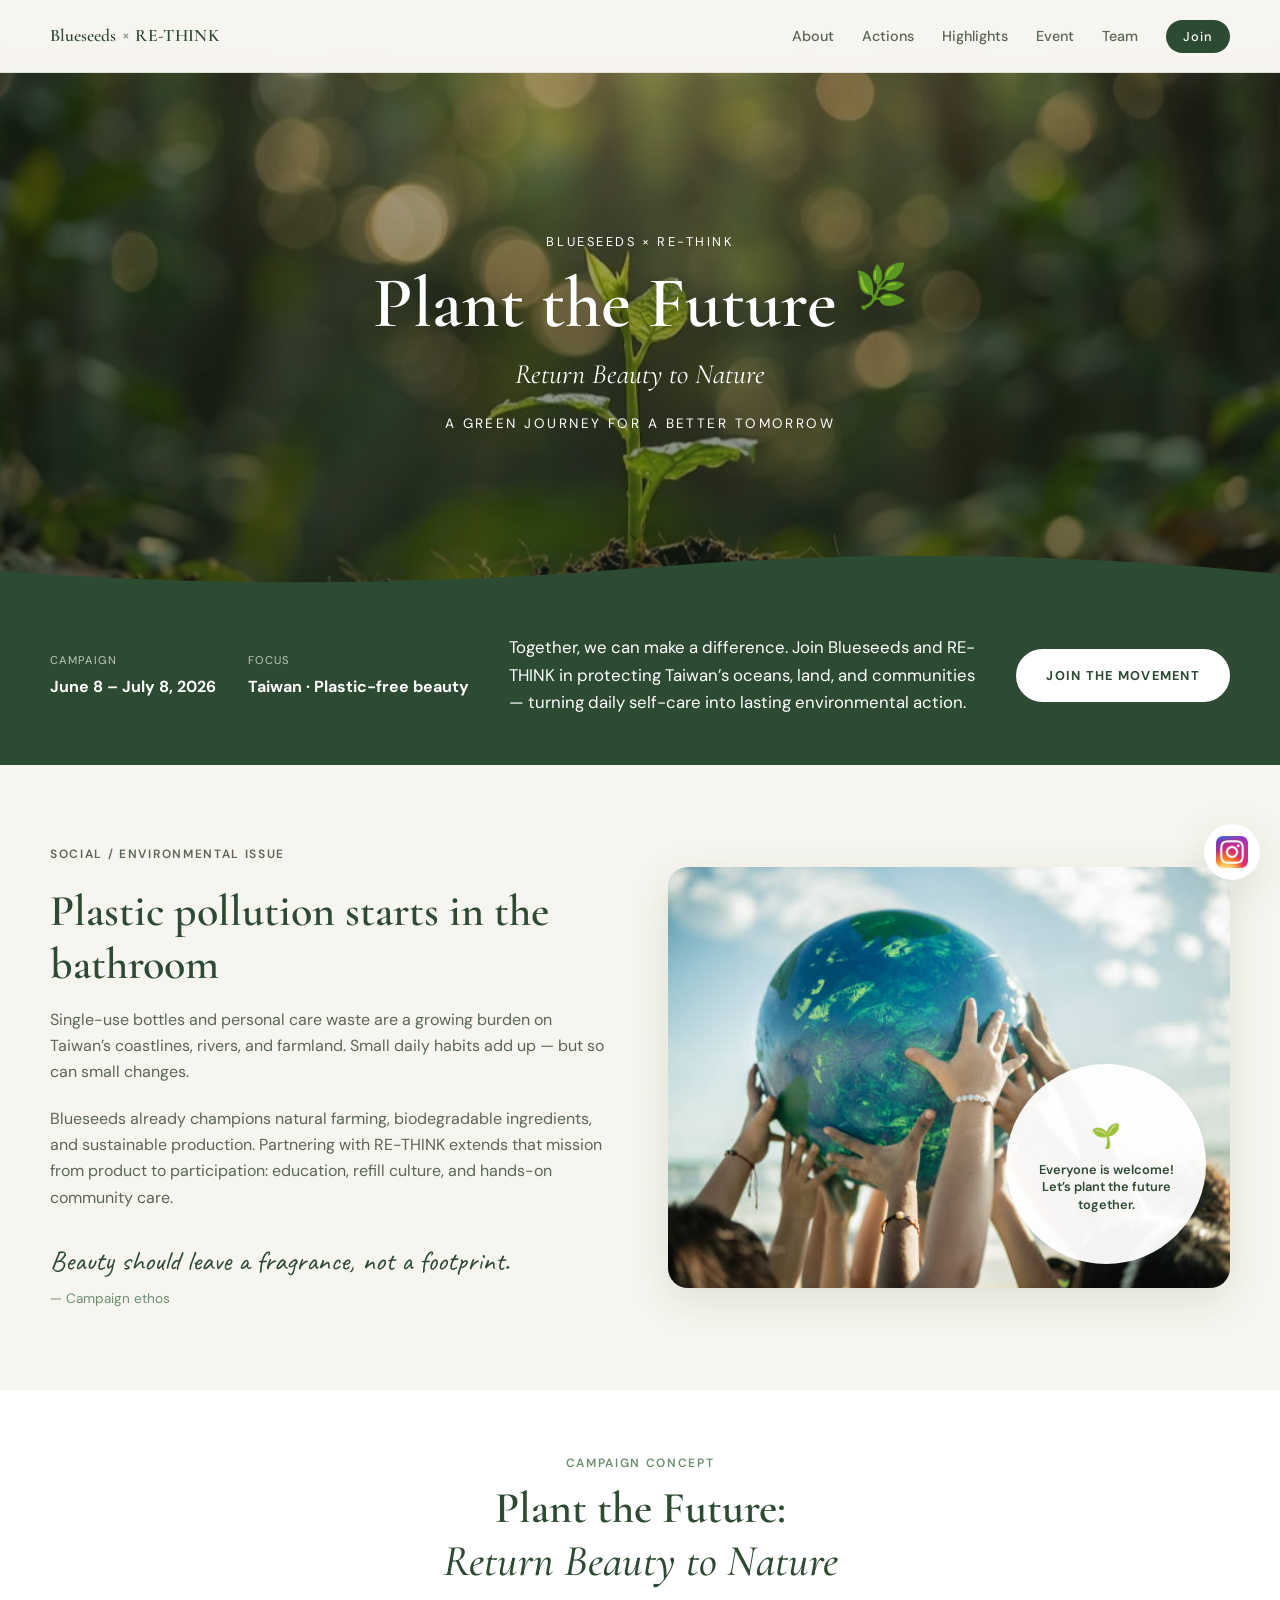
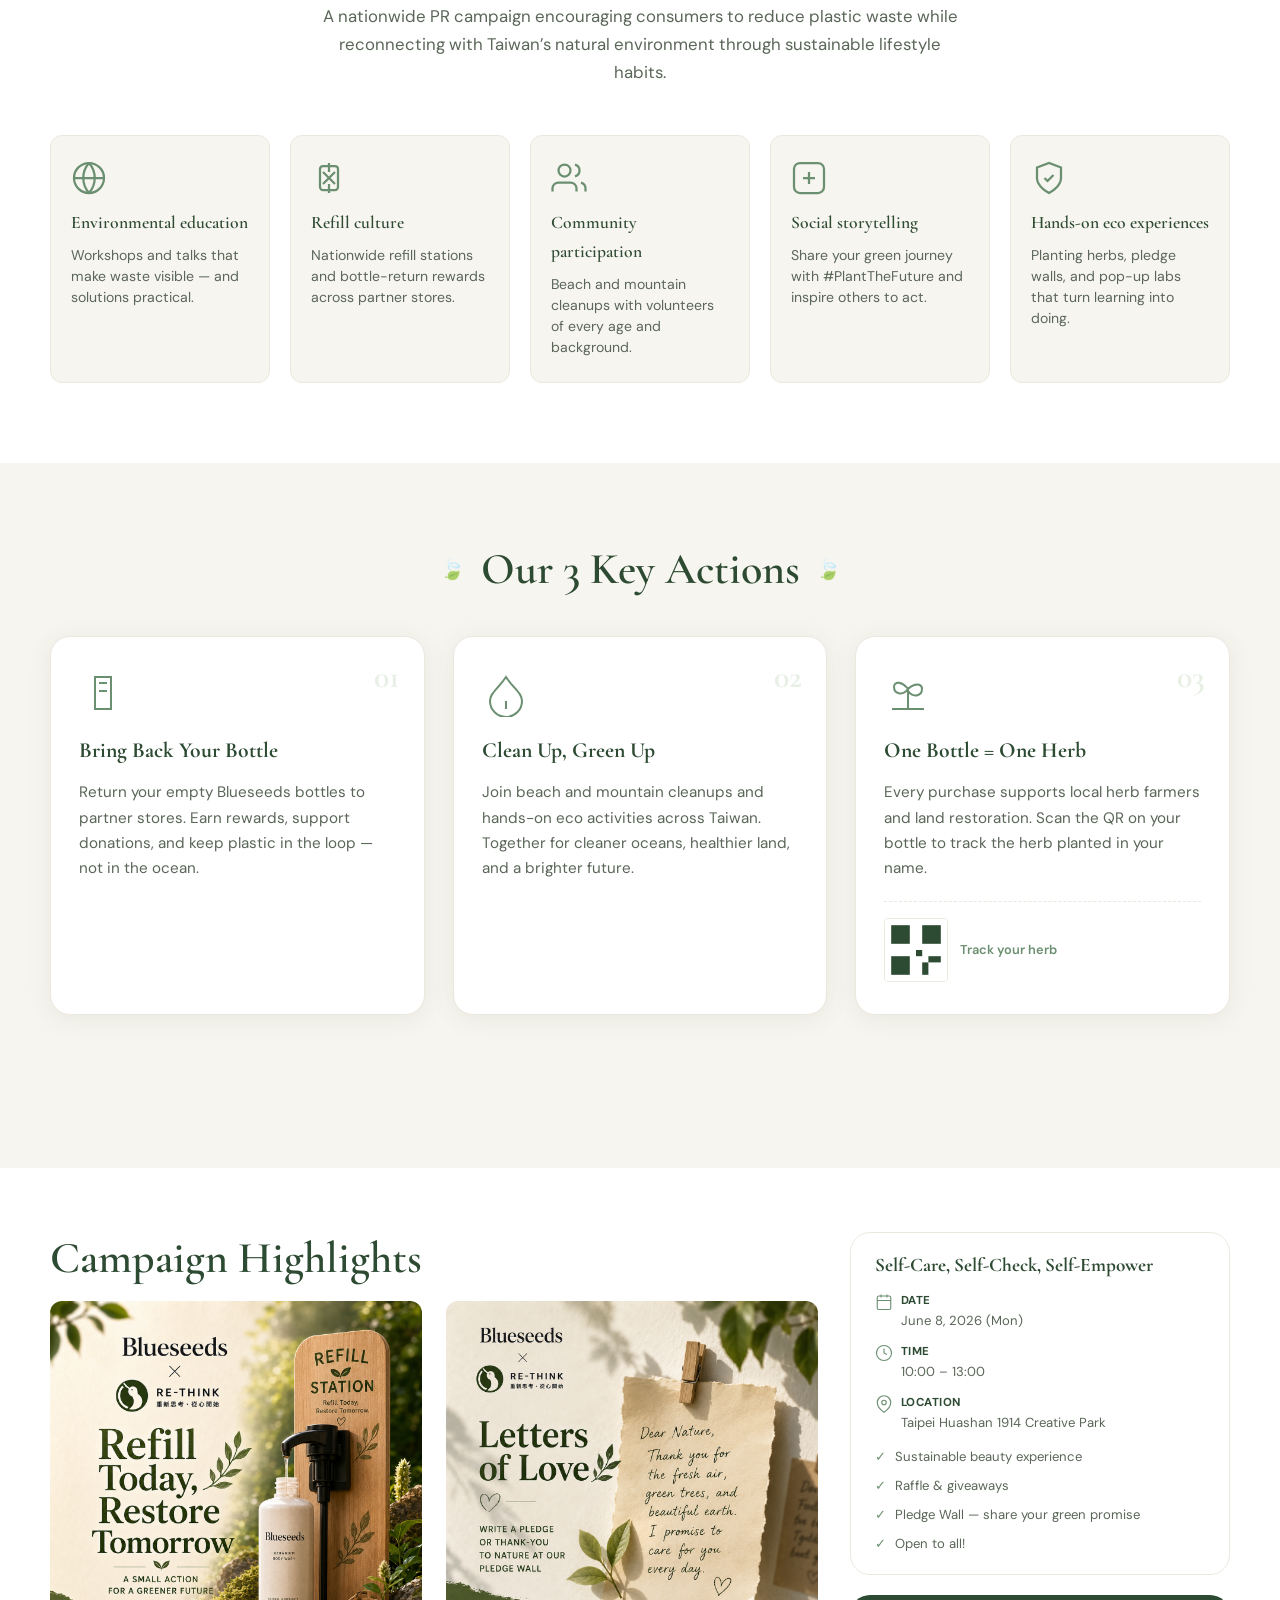
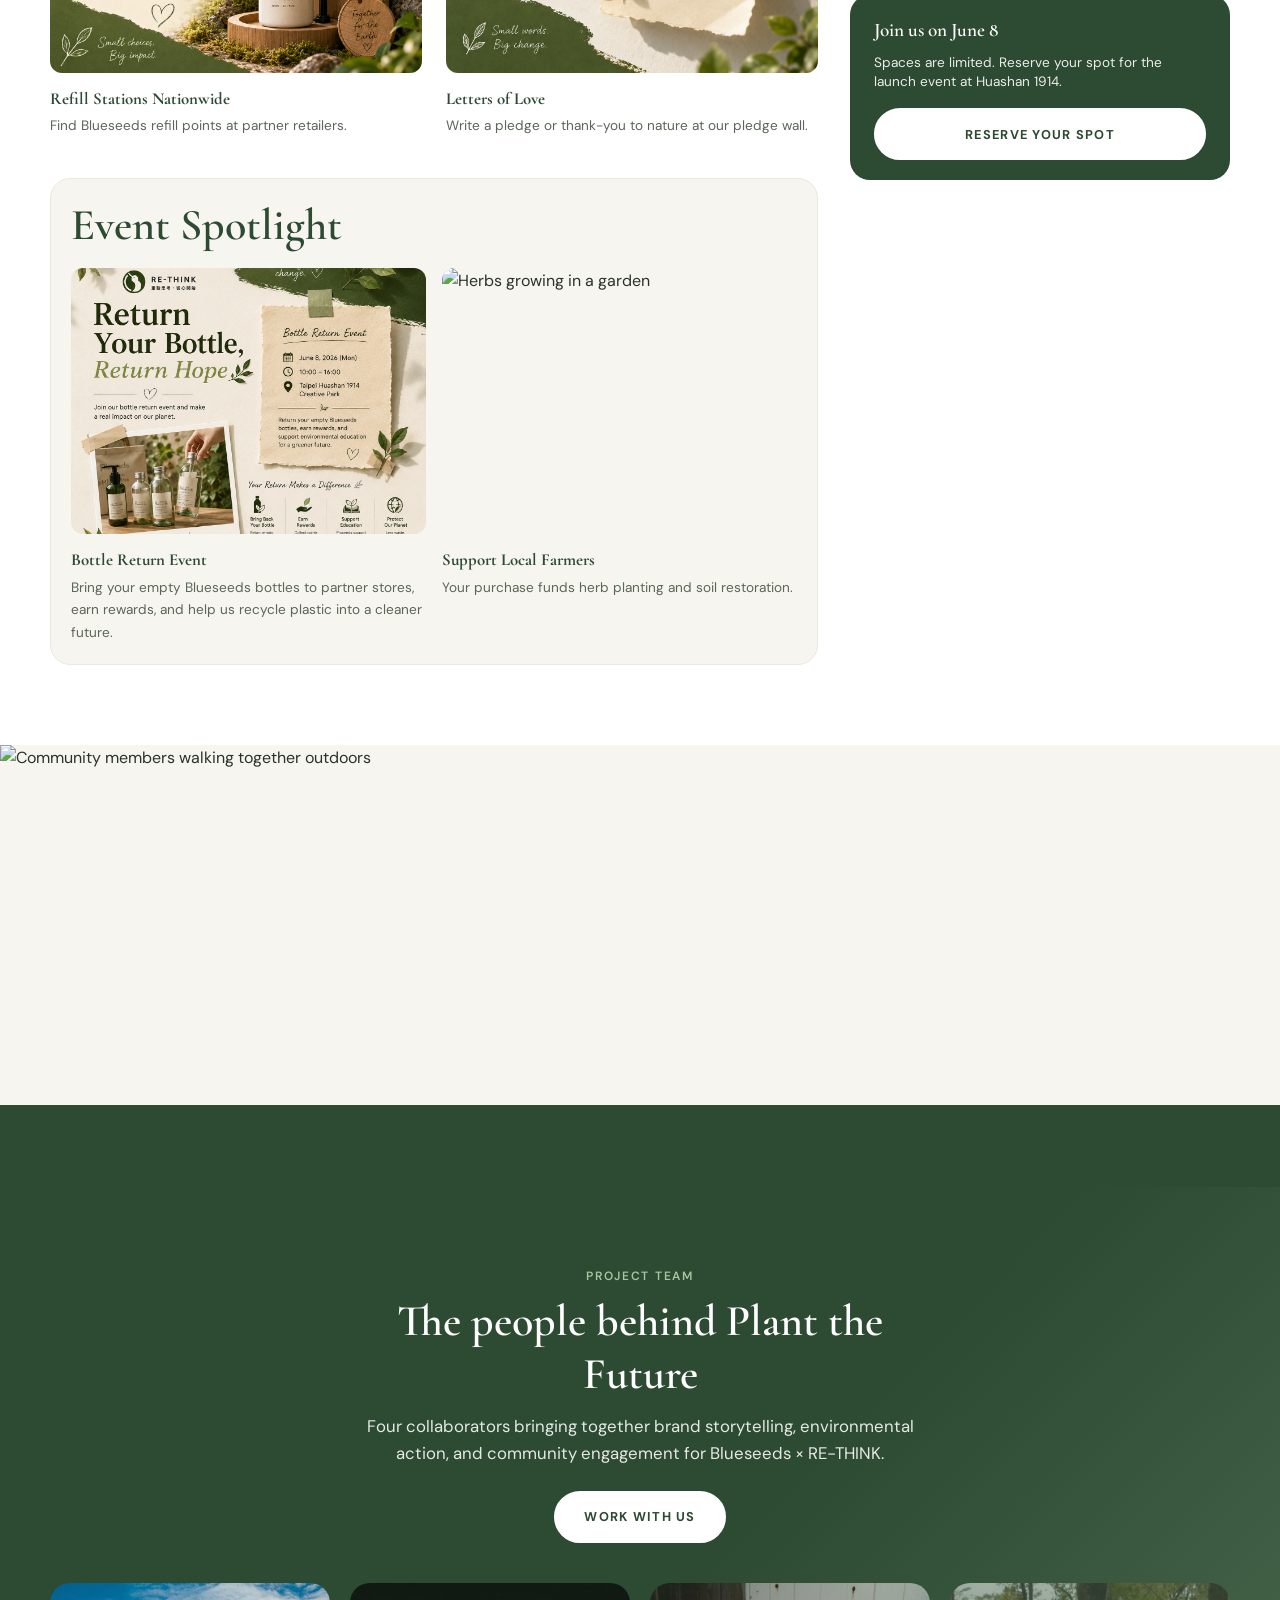
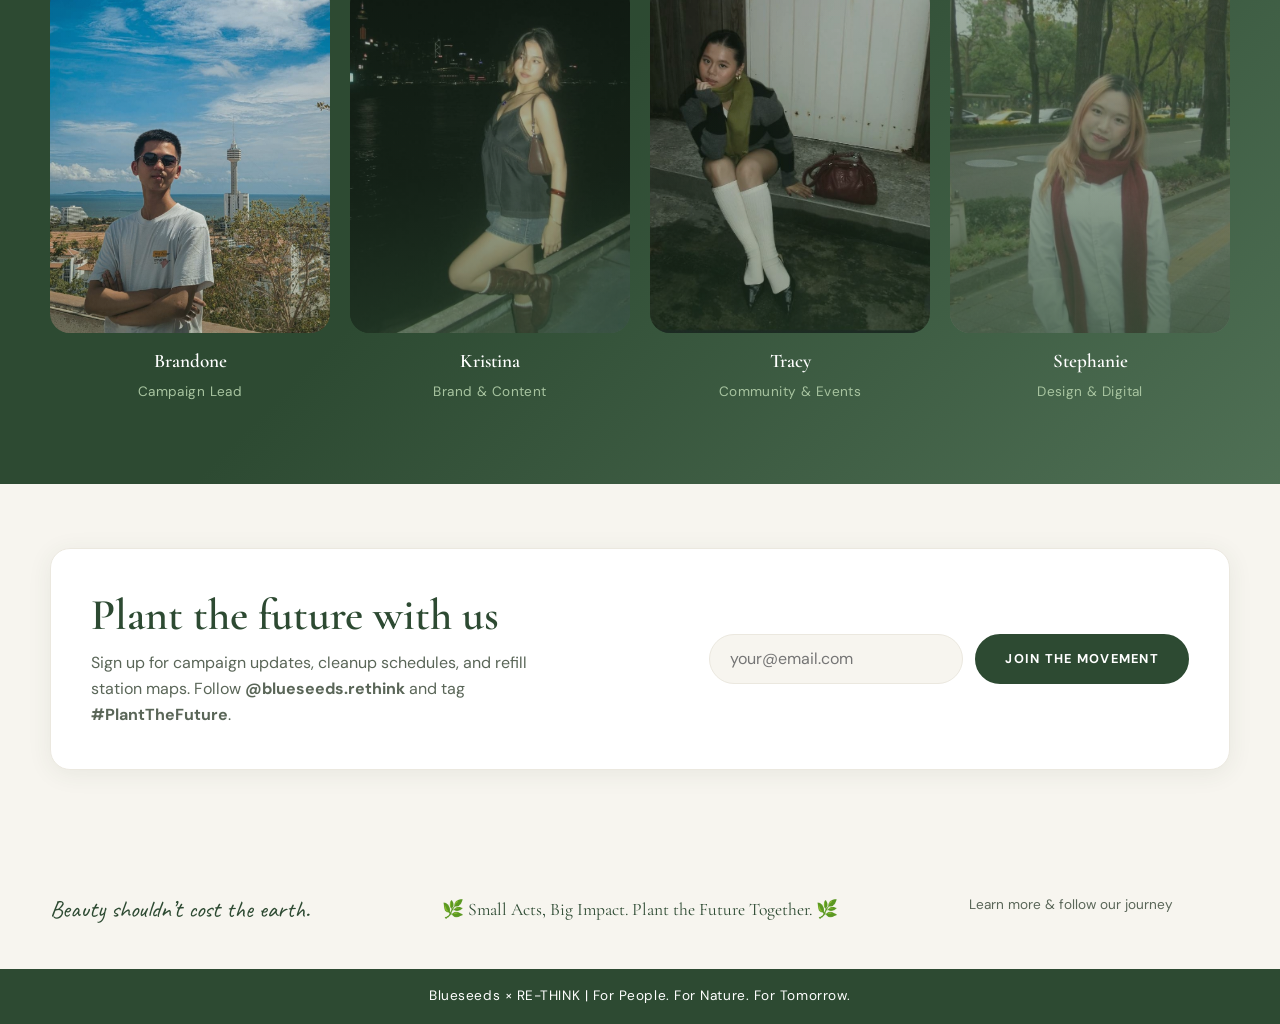
==== commit 9b0441be: "Clean Url" ====
--- a/hero.html
+++ b/hero.html
@@ -2,464 +2,12 @@
 <html lang="en">
 <head>
   <meta charset="UTF-8" />
-  <meta name="viewport" content="width=device-width, initial-scale=1.0" />
-  <meta name="description" content="Blueseeds × RE-THINK — Plant the Future campaign" />
-  <title>Plant the Future | Blueseeds × RE-THINK</title>
-  <link rel="icon" href="images/logo.png" type="image/png" />
-  <link rel="apple-touch-icon" href="images/logo.png" />
-  <link rel="preconnect" href="https://fonts.googleapis.com" />
-  <link rel="preconnect" href="https://fonts.gstatic.com" crossorigin />
-  <link href="https://fonts.googleapis.com/css2?family=Caveat:wght@500;600&family=Cormorant+Garamond:ital,wght@0,500;0,600;0,700;1,500&family=DM+Sans:ital,opsz,wght@0,9..40,400;0,9..40,500;0,9..40,600;0,9..40,700;1,9..40,400&display=swap" rel="stylesheet" />
-  <link rel="stylesheet" href="styles.css" />
+  <meta http-equiv="refresh" content="0; url=campaign/" />
+  <title>Redirecting…</title>
+  <link rel="canonical" href="campaign/" />
+  <script>window.location.replace("campaign/");</script>
 </head>
 <body>
-  <div id="page-transition-overlay" class="page-transition-overlay" aria-hidden="true"></div>
-  <script>
-    if (sessionStorage.getItem("pageTransition") === "intro-to-site") {
-      document.getElementById("page-transition-overlay").classList.add("is-active");
-    }
-  </script>
-  <a class="skip-link" href="#main">Skip to content</a>
-
-  <header class="site-header" id="top">
-    <nav class="nav" aria-label="Main">
-      <a class="nav__brand" href="#top">
-        <span class="nav__brand-text">Blueseeds</span>
-        <span class="nav__brand-x" aria-hidden="true">×</span>
-        <span class="nav__brand-text nav__brand-text--rethink">RE-THINK</span>
-      </a>
-      <button class="nav__toggle" type="button" aria-expanded="false" aria-controls="nav-menu" aria-label="Open menu">
-        <span></span><span></span><span></span>
-      </button>
-      <ul class="nav__menu" id="nav-menu">
-        <li><a href="#about">About</a></li>
-        <li><a href="#actions">Actions</a></li>
-        <li><a href="#highlights">Highlights</a></li>
-        <li><a href="#event">Event</a></li>
-        <li><a href="#team">Team</a></li>
-        <li><a class="nav__cta" href="#join">Join</a></li>
-      </ul>
-    </nav>
-  </header>
-
-  <main id="main">
-    <!-- Hero -->
-    <section class="hero" aria-labelledby="hero-title">
-      <div class="hero__visual">
-        <img
-          src="images/tree.jpg"
-          alt="Clear stream flowing over mossy rocks in a Taiwan forest"
-          width="1600"
-          height="900"
-          fetchpriority="high"
-        />
-        <div class="hero__overlay">
-          <p class="hero__eyebrow">Blueseeds × RE-THINK</p>
-          <h1 id="hero-title" class="hero__title">
-            Plant the Future
-            <span class="hero__leaf" aria-hidden="true">🌿</span>
-          </h1>
-          <p class="hero__tagline">Return Beauty to Nature</p>
-          <p class="hero__sub">A green journey for a better tomorrow</p>
-        </div>
-        <svg class="hero__tear" viewBox="0 0 1440 80" preserveAspectRatio="none" aria-hidden="true">
-          <path fill="var(--green-deep)" d="M0,40 Q360,80 720,35 T1440,45 L1440,80 L0,80 Z"/>
-        </svg>
-      </div>
-
-      <div class="hero__panel">
-        <div class="container hero__panel-inner">
-          <div class="hero__stats">
-            <div>
-              <span class="hero__stat-label">Campaign</span>
-              <strong>June 8 – July 8, 2026</strong>
-            </div>
-            <div>
-              <span class="hero__stat-label">Focus</span>
-              <strong>Taiwan · Plastic-free beauty</strong>
-            </div>
-          </div>
-          <p class="hero__lead">
-            Together, we can make a difference. Join Blueseeds and RE-THINK in protecting Taiwan’s
-            oceans, land, and communities — turning daily self-care into lasting environmental action.
-          </p>
-          <a class="btn btn--primary" href="#join">Join the movement</a>
-        </div>
-      </div>
-    </section>
-
-    <!-- Issue & alignment -->
-    <section class="issue" id="about" aria-labelledby="issue-title">
-      <div class="container issue__grid">
-        <div class="issue__copy">
-          <p class="section-eyebrow">Social / Environmental Issue</p>
-          <h2 id="issue-title" class="section-title">Plastic pollution starts in the bathroom</h2>
-          <p>
-            Single-use bottles and personal care waste are a growing burden on Taiwan’s coastlines,
-            rivers, and farmland. Small daily habits add up — but so can small changes.
-          </p>
-          <p>
-            Blueseeds already champions natural farming, biodegradable ingredients, and
-            sustainable production. Partnering with RE-THINK extends that mission from product
-            to participation: education, refill culture, and hands-on community care.
-          </p>
-          <blockquote class="issue__quote">
-            <p>Beauty should leave a fragrance, not a footprint.</p>
-            <cite>— Campaign ethos</cite>
-          </blockquote>
-        </div>
-        <div class="issue__visual">
-          <img
-            src="images/earth.jpg"
-            width="800"
-            height="600"
-            loading="lazy"
-          />
-          <div class="issue__badge">
-            <span class="issue__badge-icon" aria-hidden="true">🌱</span>
-            <p>Everyone is welcome!<br />Let’s plant the future together.</p>
-          </div>
-        </div>
-      </div>
-    </section>
-
-    <!-- Campaign concept -->
-    <section class="concept" aria-labelledby="concept-title">
-      <div class="container">
-        <header class="concept__header">
-          <p class="section-eyebrow">Campaign Concept</p>
-          <h2 id="concept-title" class="section-title section-title--center">
-            Plant the Future:<br />
-            <em>Return Beauty to Nature</em>
-          </h2>
-          <p class="concept__intro">
-            A nationwide PR campaign encouraging consumers to reduce plastic waste while
-            reconnecting with Taiwan’s natural environment through sustainable lifestyle habits.
-          </p>
-        </header>
-        <ul class="pillars">
-          <li class="pillar">
-            <span class="pillar__icon" aria-hidden="true">
-              <svg viewBox="0 0 24 24" fill="none" stroke="currentColor" stroke-width="1.5"><circle cx="12" cy="12" r="10"/><path d="M2 12h20M12 2a15 15 0 0 1 0 20M12 2a15 15 0 0 0 0 20"/></svg>
-            </span>
-            <h3>Environmental education</h3>
-            <p>Workshops and talks that make waste visible — and solutions practical.</p>
-          </li>
-          <li class="pillar">
-            <span class="pillar__icon" aria-hidden="true">
-              <svg viewBox="0 0 24 24" fill="none" stroke="currentColor" stroke-width="1.5"><path d="M12 2v6m0 8v6M8 8l4 4 4-4M8 16l4-4 4 4"/><rect x="6" y="4" width="12" height="16" rx="2"/></svg>
-            </span>
-            <h3>Refill culture</h3>
-            <p>Nationwide refill stations and bottle-return rewards across partner stores.</p>
-          </li>
-          <li class="pillar">
-            <span class="pillar__icon" aria-hidden="true">
-              <svg viewBox="0 0 24 24" fill="none" stroke="currentColor" stroke-width="1.5"><path d="M17 21v-2a4 4 0 0 0-4-4H5a4 4 0 0 0-4 4v2"/><circle cx="9" cy="7" r="4"/><path d="M23 21v-2a4 4 0 0 0-3-3.87M16 3.13a4 4 0 0 1 0 7.75"/></svg>
-            </span>
-            <h3>Community participation</h3>
-            <p>Beach and mountain cleanups with volunteers of every age and background.</p>
-          </li>
-          <li class="pillar">
-            <span class="pillar__icon" aria-hidden="true">
-              <svg viewBox="0 0 24 24" fill="none" stroke="currentColor" stroke-width="1.5"><rect x="2" y="2" width="20" height="20" rx="4"/><path d="M8 12h8M12 8v8"/></svg>
-            </span>
-            <h3>Social storytelling</h3>
-            <p>Share your green journey with #PlantTheFuture and inspire others to act.</p>
-          </li>
-          <li class="pillar">
-            <span class="pillar__icon" aria-hidden="true">
-              <svg viewBox="0 0 24 24" fill="none" stroke="currentColor" stroke-width="1.5"><path d="M12 22s8-4 8-10V5l-8-3-8 3v7c0 6 8 10 8 10z"/><path d="M9 12l2 2 4-4"/></svg>
-            </span>
-            <h3>Hands-on eco experiences</h3>
-            <p>Planting herbs, pledge walls, and pop-up labs that turn learning into doing.</p>
-          </li>
-        </ul>
-      </div>
-    </section>
-
-    <!-- 3 Key Actions -->
-    <section class="actions" id="actions" aria-labelledby="actions-title">
-      <div class="container">
-        <header class="actions__header">
-          <span class="actions__leaf" aria-hidden="true">🍃</span>
-          <h2 id="actions-title" class="section-title section-title--center">Our 3 Key Actions</h2>
-          <span class="actions__leaf actions__leaf--right" aria-hidden="true">🍃</span>
-        </header>
-        <div class="actions__grid">
-          <article class="action-card">
-            <div class="action-card__icon" aria-hidden="true">
-              <svg viewBox="0 0 48 48" fill="none" stroke="currentColor" stroke-width="2"><path d="M16 8h16v32H16z"/><path d="M20 14h8M20 22h8"/></svg>
-            </div>
-            <span class="action-card__num">01</span>
-            <h3>Bring Back Your Bottle</h3>
-            <p>
-              Return your empty Blueseeds bottles to partner stores. Earn rewards, support
-              donations, and keep plastic in the loop — not in the ocean.
-            </p>
-          </article>
-          <article class="action-card">
-            <div class="action-card__icon" aria-hidden="true">
-              <svg viewBox="0 0 48 48" fill="none" stroke="currentColor" stroke-width="2"><path d="M24 8c-8 12-16 16-16 24a16 16 0 0 0 32 0c0-8-8-12-16-24z"/><path d="M24 32v8"/></svg>
-            </div>
-            <span class="action-card__num">02</span>
-            <h3>Clean Up, Green Up</h3>
-            <p>
-              Join beach and mountain cleanups and hands-on eco activities across Taiwan.
-              Together for cleaner oceans, healthier land, and a brighter future.
-            </p>
-          </article>
-          <article class="action-card">
-            <div class="action-card__icon" aria-hidden="true">
-              <svg viewBox="0 0 48 48" fill="none" stroke="currentColor" stroke-width="2"><path d="M24 40V20M24 20c-6-8-14-8-14-2s8 10 14 2M24 20c6-6 14-6 14 0s-8 10-14 2"/><path d="M8 40h32"/></svg>
-            </div>
-            <span class="action-card__num">03</span>
-            <h3>One Bottle = One Herb</h3>
-            <p>
-              Every purchase supports local herb farmers and land restoration. Scan the QR
-              on your bottle to track the herb planted in your name.
-            </p>
-            <div class="action-card__qr" aria-label="QR code placeholder for herb tracking">
-              <svg viewBox="0 0 80 80" aria-hidden="true">
-                <rect width="80" height="80" fill="#fff"/>
-                <rect x="8" y="8" width="24" height="24" fill="#2d4a32"/>
-                <rect x="48" y="8" width="24" height="24" fill="#2d4a32"/>
-                <rect x="8" y="48" width="24" height="24" fill="#2d4a32"/>
-                <rect x="40" y="40" width="8" height="8" fill="#2d4a32"/>
-                <rect x="56" y="48" width="16" height="8" fill="#2d4a32"/>
-                <rect x="48" y="56" width="8" height="16" fill="#2d4a32"/>
-              </svg>
-              <span>Track your herb</span>
-            </div>
-          </article>
-        </div>
-        <p class="actions__cta-text">Let’s turn daily choices into lasting change.</p>
-      </div>
-    </section>
-
-    <!-- Highlights + Event -->
-    <section class="highlights" id="highlights" aria-labelledby="highlights-title">
-      <div class="container highlights__layout">
-        <div class="highlights__content">
-          <div class="highlights__main">
-            <h2 id="highlights-title" class="section-title">Campaign Highlights</h2>
-            <div class="highlights__grid highlights__grid--two">
-              <figure class="highlight">
-                <img src="images/refill.png" alt="Refill station with natural products" width="400" height="400" loading="lazy" />
-                <figcaption>
-                  <strong>Refill Stations Nationwide</strong>
-                  <span>Find Blueseeds refill points at partner retailers.</span>
-                </figcaption>
-              </figure>
-              <figure class="highlight">
-                <img src="images/letter.png" alt="Handwritten note on paper" width="400" height="400" loading="lazy" />
-                <figcaption>
-                  <strong>Letters of Love</strong>
-                  <span>Write a pledge or thank-you to nature at our pledge wall.</span>
-                </figcaption>
-              </figure>
-            </div>
-          </div>
-
-          <aside class="event-spotlight" id="event" aria-labelledby="event-spotlight-title">
-            <h2 id="event-spotlight-title" class="section-title">Event Spotlight</h2>
-            <div class="event-spotlight__grid">
-              <figure class="highlight">
-                <img src="images/botol.png" alt="Blueseeds bottle return at a partner store" width="400" height="400" loading="lazy" />
-                <figcaption>
-                  <strong>Bottle Return Event</strong>
-                  <span>Bring your empty Blueseeds bottles to partner stores, earn rewards, and help us recycle plastic into a cleaner future.</span>
-                </figcaption>
-              </figure>
-              <figure class="highlight">
-                <img src="https://images.unsplash.com/photo-1416879595882-3373a0480b5b?w=400&q=80" alt="Herbs growing in a garden" width="400" height="400" loading="lazy" />
-                <figcaption>
-                  <strong>Support Local Farmers</strong>
-                  <span>Your purchase funds herb planting and soil restoration.</span>
-                </figcaption>
-              </figure>
-            </div>
-          </aside>
-        </div>
-
-        <div class="highlights__aside">
-          <aside class="event-details" aria-labelledby="event-title">
-            <h3 id="event-title">Self-Care, Self-Check, Self-Empower</h3>
-            <div class="event-details__body">
-              <ul class="event-details__meta">
-                <li>
-                  <svg viewBox="0 0 24 24" fill="none" stroke="currentColor" stroke-width="1.5" aria-hidden="true"><rect x="3" y="4" width="18" height="18" rx="2"/><path d="M16 2v4M8 2v4M3 10h18"/></svg>
-                  <span><strong>Date</strong> June 8, 2026 (Mon)</span>
-                </li>
-                <li>
-                  <svg viewBox="0 0 24 24" fill="none" stroke="currentColor" stroke-width="1.5" aria-hidden="true"><circle cx="12" cy="12" r="10"/><path d="M12 6v6l4 2"/></svg>
-                  <span><strong>Time</strong> 10:00 – 13:00</span>
-                </li>
-                <li>
-                  <svg viewBox="0 0 24 24" fill="none" stroke="currentColor" stroke-width="1.5" aria-hidden="true"><path d="M21 10c0 7-9 13-9 13s-9-6-9-13a9 9 0 0 1 18 0z"/><circle cx="12" cy="10" r="3"/></svg>
-                  <span><strong>Location</strong> Taipei Huashan 1914 Creative Park</span>
-                </li>
-              </ul>
-              <ul class="event-details__checks">
-                <li>Sustainable beauty experience</li>
-                <li>Raffle &amp; giveaways</li>
-                <li>Pledge Wall — share your green promise</li>
-                <li>Open to all!</li>
-              </ul>
-            </div>
-          </aside>
-
-          <aside class="event-reserve" aria-labelledby="event-reserve-title">
-            <div class="event-reserve__content">
-              <h3 id="event-reserve-title" class="event-reserve__title">Join us on June 8</h3>
-              <p class="event-reserve__text">Spaces are limited. Reserve your spot for the launch event at Huashan 1914.</p>
-            </div>
-            <a class="btn btn--primary" href="#join">Reserve your spot</a>
-          </aside>
-        </div>
-      </div>
-    </section>
-
-    <!-- Together CTA -->
-    <section class="together" aria-labelledby="together-title">
-      <div class="together__visual">
-        <img
-          src="https://images.unsplash.com/photo-1529156069898-49953e39b3ac?w=1400&q=80"
-          alt="Community members walking together outdoors"
-          width="1400"
-          height="500"
-          loading="lazy"
-        />
-        <div class="together__overlay">
-          <h2 id="together-title" class="together__headline">Together, we can make a difference</h2>
-          <p>Join Blueseeds × RE-THINK in protecting our beautiful Taiwan.</p>
-        </div>
-      </div>
-      <div class="together__footer-pillars">
-        <div class="container together__pillars">
-          <div>
-            <strong>Community Action</strong>
-          </div>
-          <div>
-            <strong>Environmental Education</strong>
-          </div>
-          <div>
-            <strong>Sustainable Lifestyle</strong>
-          </div>
-        </div>
-      </div>
-    </section>
-
-    <!-- Team -->
-    <section class="team" id="team" aria-labelledby="team-title">
-      <div class="container team__inner">
-        <div class="team__header">
-          <p class="section-eyebrow">Project Team</p>
-          <h2 id="team-title" class="section-title">The people behind Plant the Future</h2>
-          <p class="team__intro">
-            Four collaborators bringing together brand storytelling, environmental action, and community engagement for Blueseeds × RE-THINK.
-          </p>
-          <a class="btn btn--primary" href="#join">Work with us</a>
-        </div>
-        <ul class="team__grid">
-          <li class="team__member">
-            <div class="team__photo">
-              <img src="images/brandone.jpg" alt="Brandone" width="400" height="500" loading="lazy" />
-              <div class="team__overlay" aria-hidden="true"></div>
-            </div>
-            <div class="team__info">
-              <h3>Brandone</h3>
-              <p>Campaign Lead</p>
-            </div>
-          </li>
-          <li class="team__member">
-            <div class="team__photo">
-              <img src="images/kristina.jpg" alt="Kristina" width="400" height="500" loading="lazy" />
-              <div class="team__overlay" aria-hidden="true"></div>
-            </div>
-            <div class="team__info">
-              <h3>Kristina</h3>
-              <p>Brand &amp; Content</p>
-            </div>
-          </li>
-          <li class="team__member">
-            <div class="team__photo">
-              <img src="images/tracy.jpg" alt="Tracy" width="400" height="500" loading="lazy" />
-              <div class="team__overlay" aria-hidden="true"></div>
-            </div>
-            <div class="team__info">
-              <h3>Tracy</h3>
-              <p>Community &amp; Events</p>
-            </div>
-          </li>
-          <li class="team__member">
-            <div class="team__photo">
-              <img src="images/stephanie.jpg" alt="Stephanie" width="400" height="500" loading="lazy" />
-              <div class="team__overlay" aria-hidden="true"></div>
-            </div>
-            <div class="team__info">
-              <h3>Stephanie</h3>
-              <p>Design &amp; Digital</p>
-            </div>
-          </li>
-        </ul>
-      </div>
-    </section>
-
-    <!-- Join -->
-    <section class="join" id="join" aria-labelledby="join-title">
-      <div class="container join__inner">
-        <div class="join__copy">
-          <h2 id="join-title" class="section-title">Plant the future with us</h2>
-          <p>
-            Sign up for campaign updates, cleanup schedules, and refill station maps.
-            Follow <strong>@blueseeds.rethink</strong> and tag <strong>#PlantTheFuture</strong>.
-          </p>
-        </div>
-        <form class="join__form" action="#" method="post">
-          <label class="sr-only" for="email">Email</label>
-          <input type="email" id="email" name="email" placeholder="your@email.com" required autocomplete="email" />
-          <button class="btn btn--primary" type="submit">Join the movement</button>
-        </form>
-      </div>
-    </section>
-  </main>
-
-  <footer class="site-footer">
-    <div class="container site-footer__upper">
-      <p class="site-footer__quote">Beauty shouldn’t cost the earth.</p>
-      <p class="site-footer__slogan">
-        <span aria-hidden="true">🌿</span>
-        Small Acts, Big Impact. Plant the Future Together.
-        <span aria-hidden="true">🌿</span>
-      </p>
-      <div class="site-footer__social">
-        <p>Learn more &amp; follow our journey</p>
-      </div>
-    </div>
-    <div class="site-footer__bar">
-      <p>Blueseeds × RE-THINK | For People. For Nature. For Tomorrow.</p>
-    </div>
-  </footer>
-
-  <div class="lightbox" id="lightbox" hidden aria-hidden="true" role="dialog" aria-modal="true" aria-labelledby="lightbox-caption">
-    <button class="lightbox__backdrop" type="button" aria-label="Close image preview" data-lightbox-close></button>
-    <div class="lightbox__dialog">
-      <button class="lightbox__close" type="button" aria-label="Close" data-lightbox-close>&times;</button>
-      <img class="lightbox__img" src="" alt="" />
-      <p class="lightbox__caption" id="lightbox-caption"></p>
-    </div>
-  </div>
-
-  <a
-    class="instagram-float"
-    href="https://www.instagram.com/blueseeds.rethink?igsh=dG1nYXVlamhiNjkw"
-    target="_blank"
-    rel="noopener noreferrer"
-    aria-label="Follow Blueseeds × RE-THINK on Instagram"
-  >
-    <img src="images/ig.png" alt="" width="52" height="52" />
-  </a>
-
-  <script src="script.js"></script>
+  <p><a href="campaign/">Continue to Plant the Future</a></p>
 </body>
 </html>
